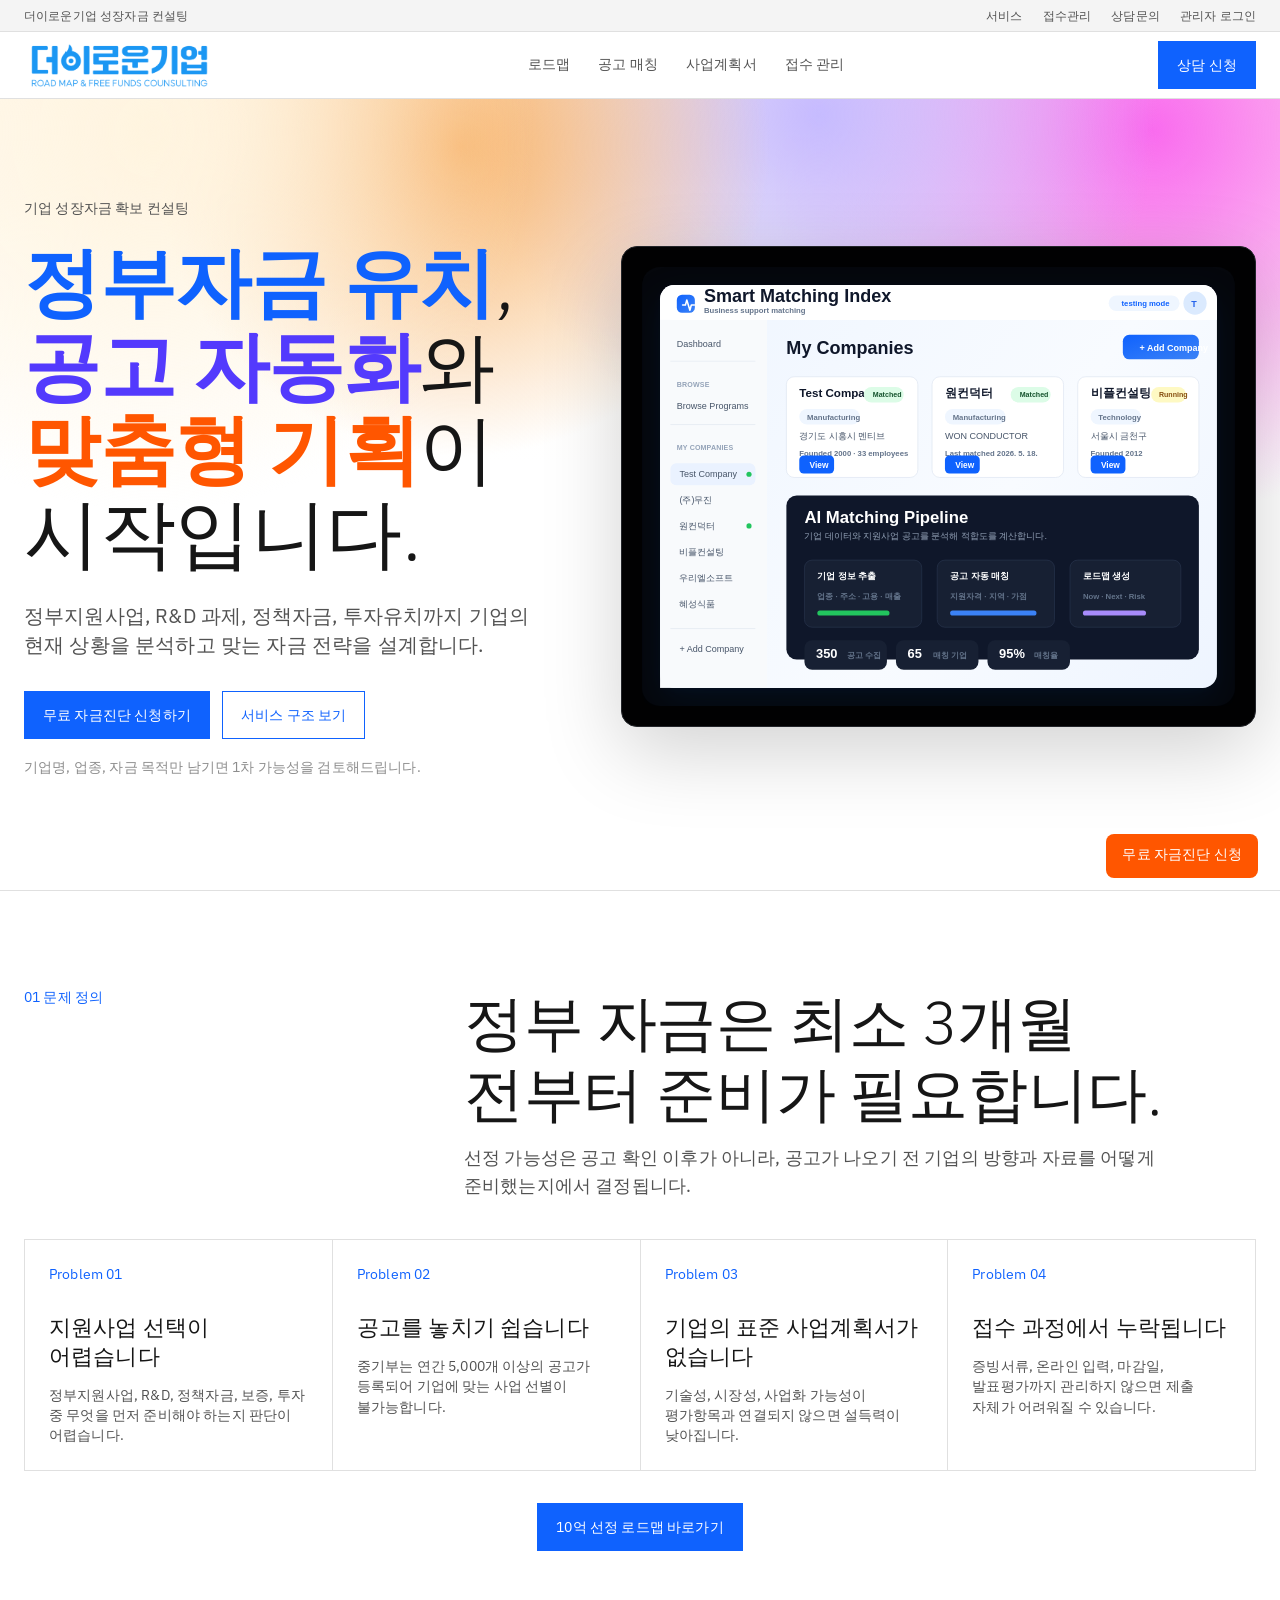
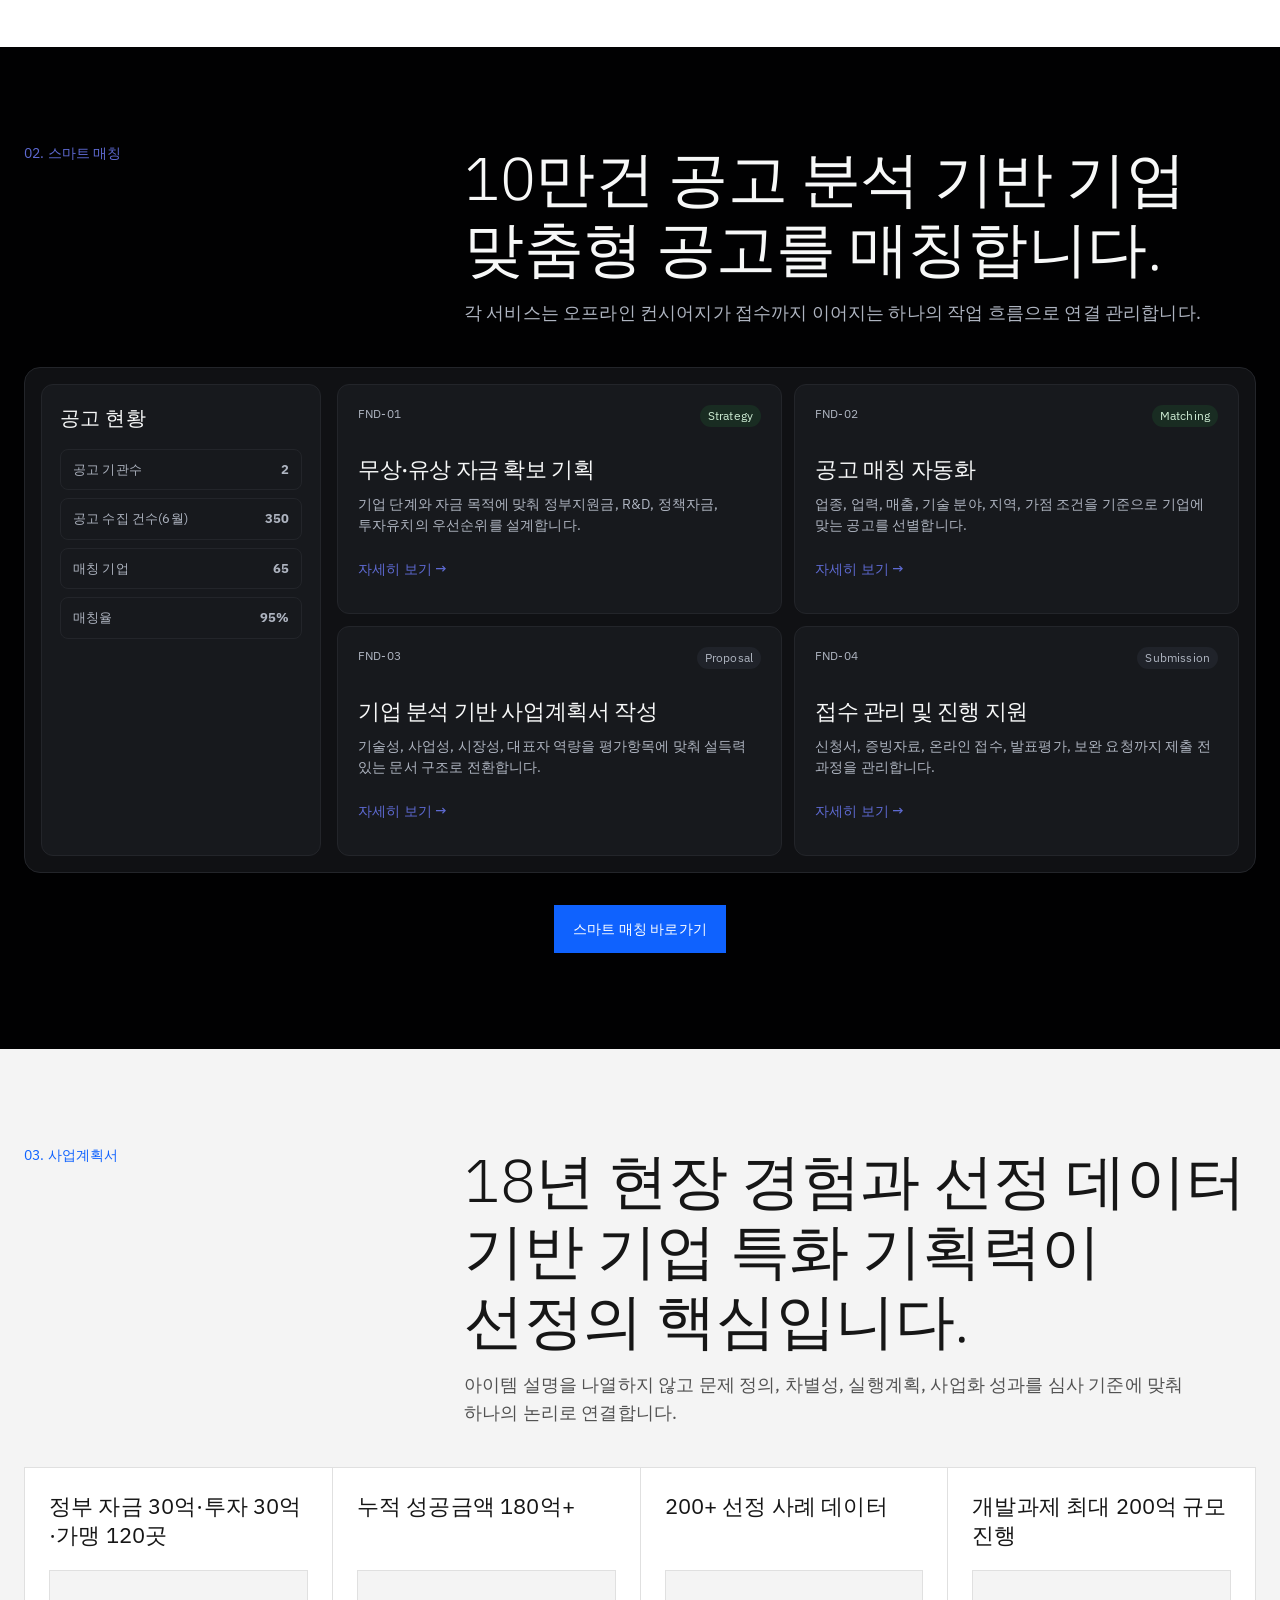
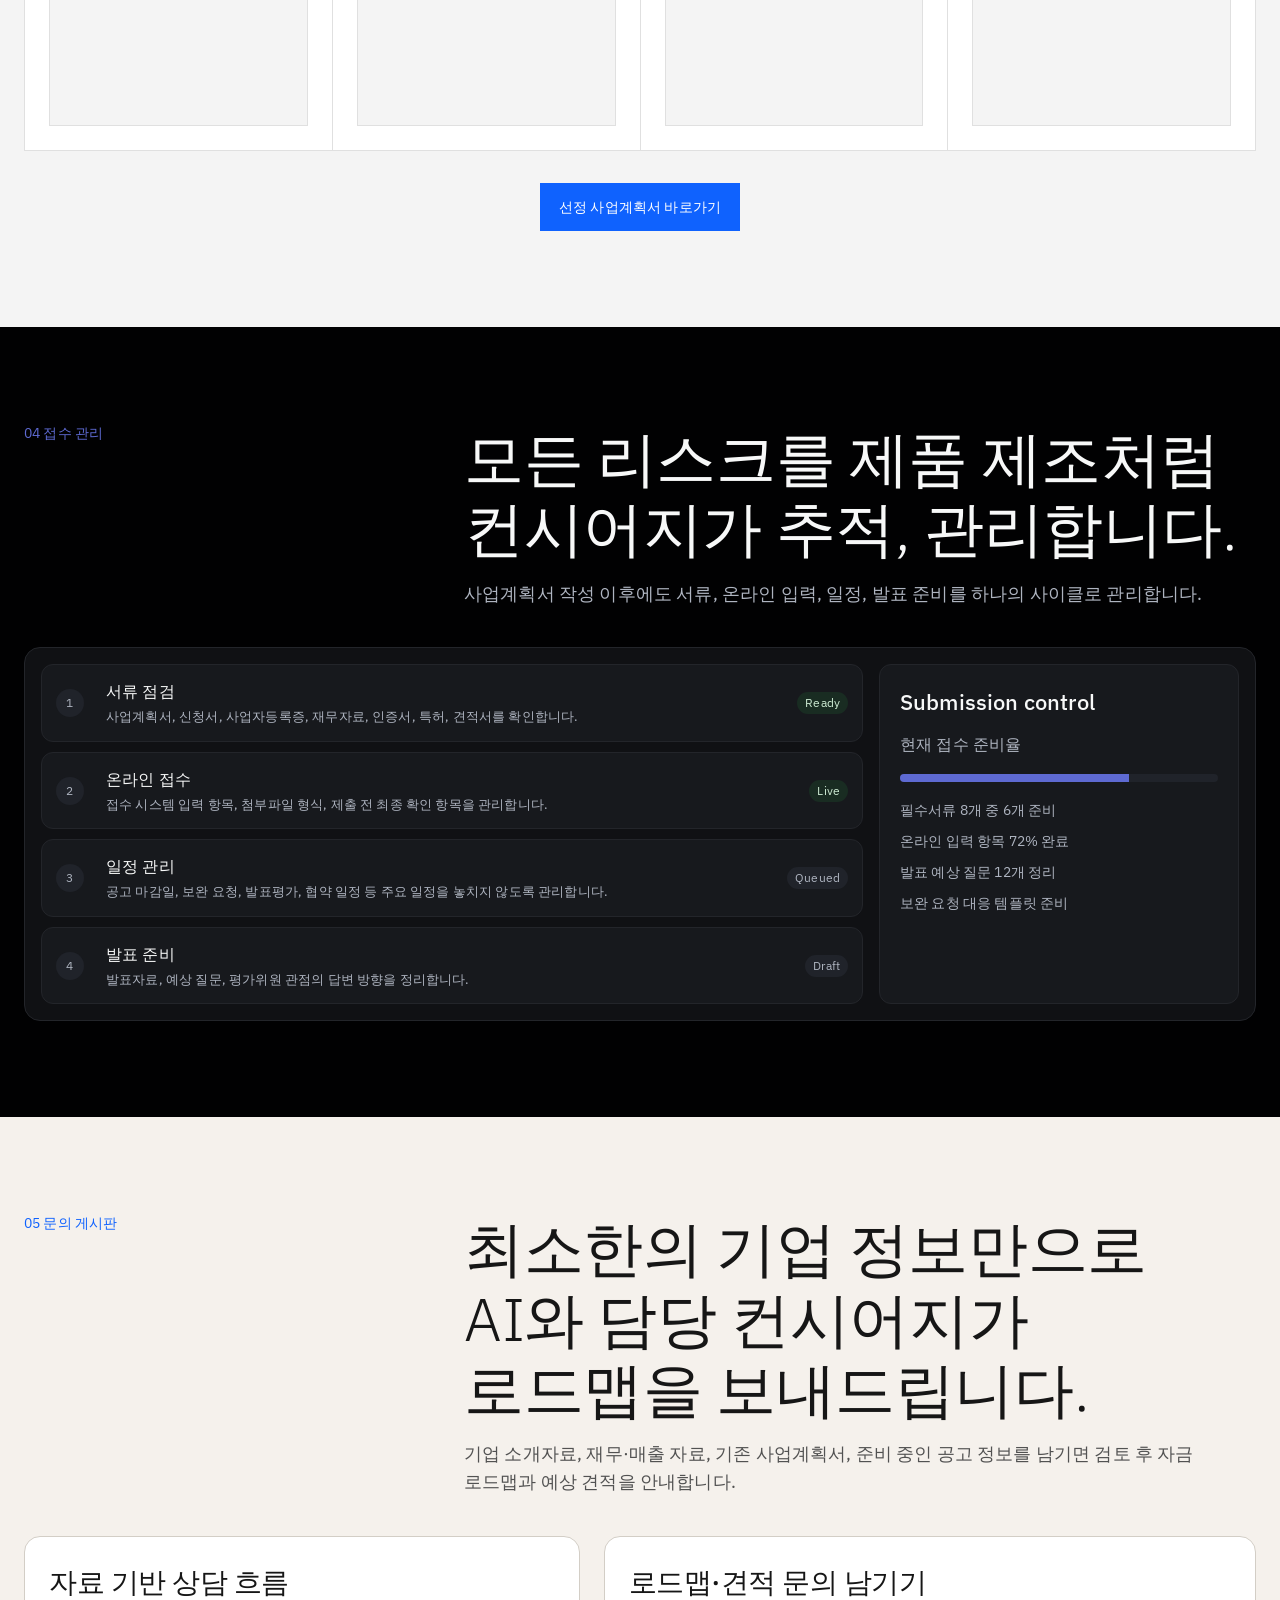
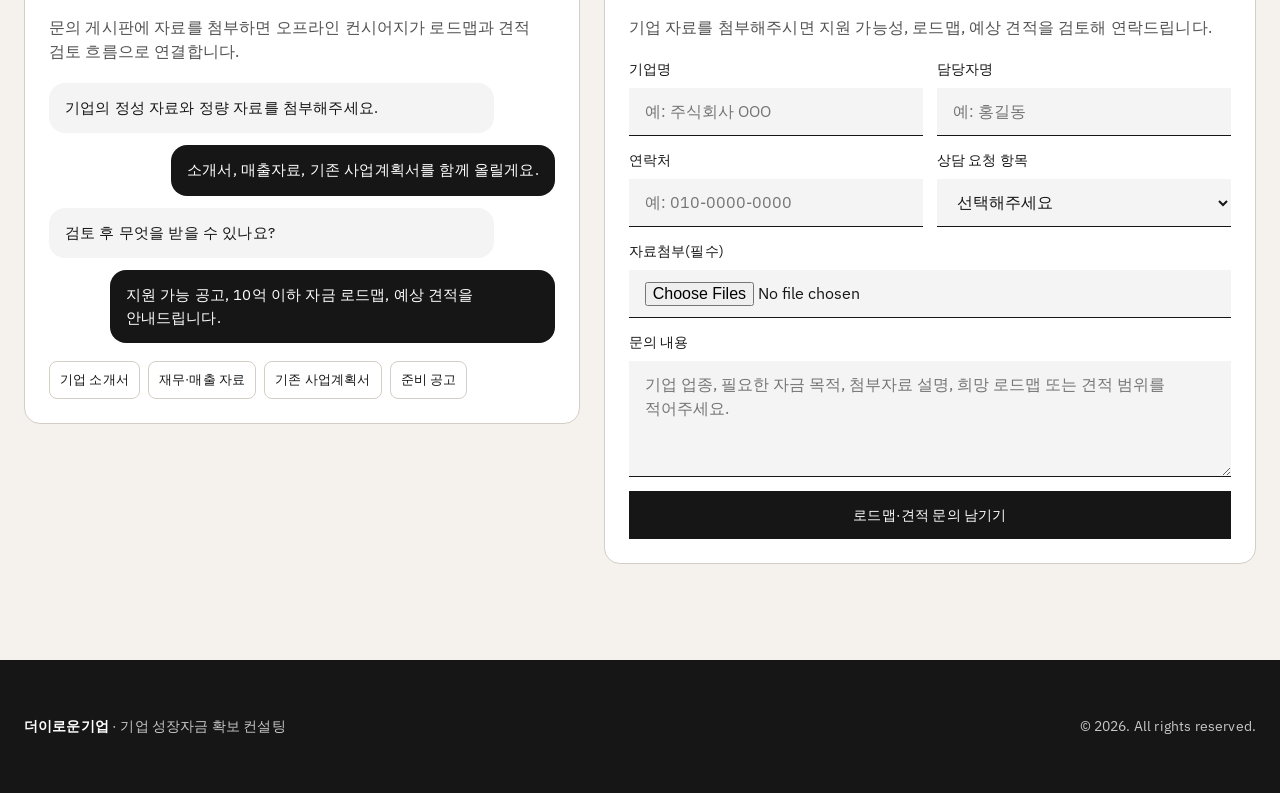
==== index.html @ 23b632a6 "Deploy funding strategy site updates" ====
<!DOCTYPE html>
<html lang="ko">
<head>
  <meta charset="UTF-8" />
  <meta name="viewport" content="width=device-width, initial-scale=1.0" />
  <title>더이로운기업 성장자금 컨설팅</title>
  <meta http-equiv="refresh" content="0; url=./funding-strategy-lab.html" />
  <link rel="canonical" href="./funding-strategy-lab.html" />
</head>
<body>
  <p><a href="./funding-strategy-lab.html">더이로운기업 성장자금 컨설팅 페이지로 이동합니다.</a></p>
</body>
</html>
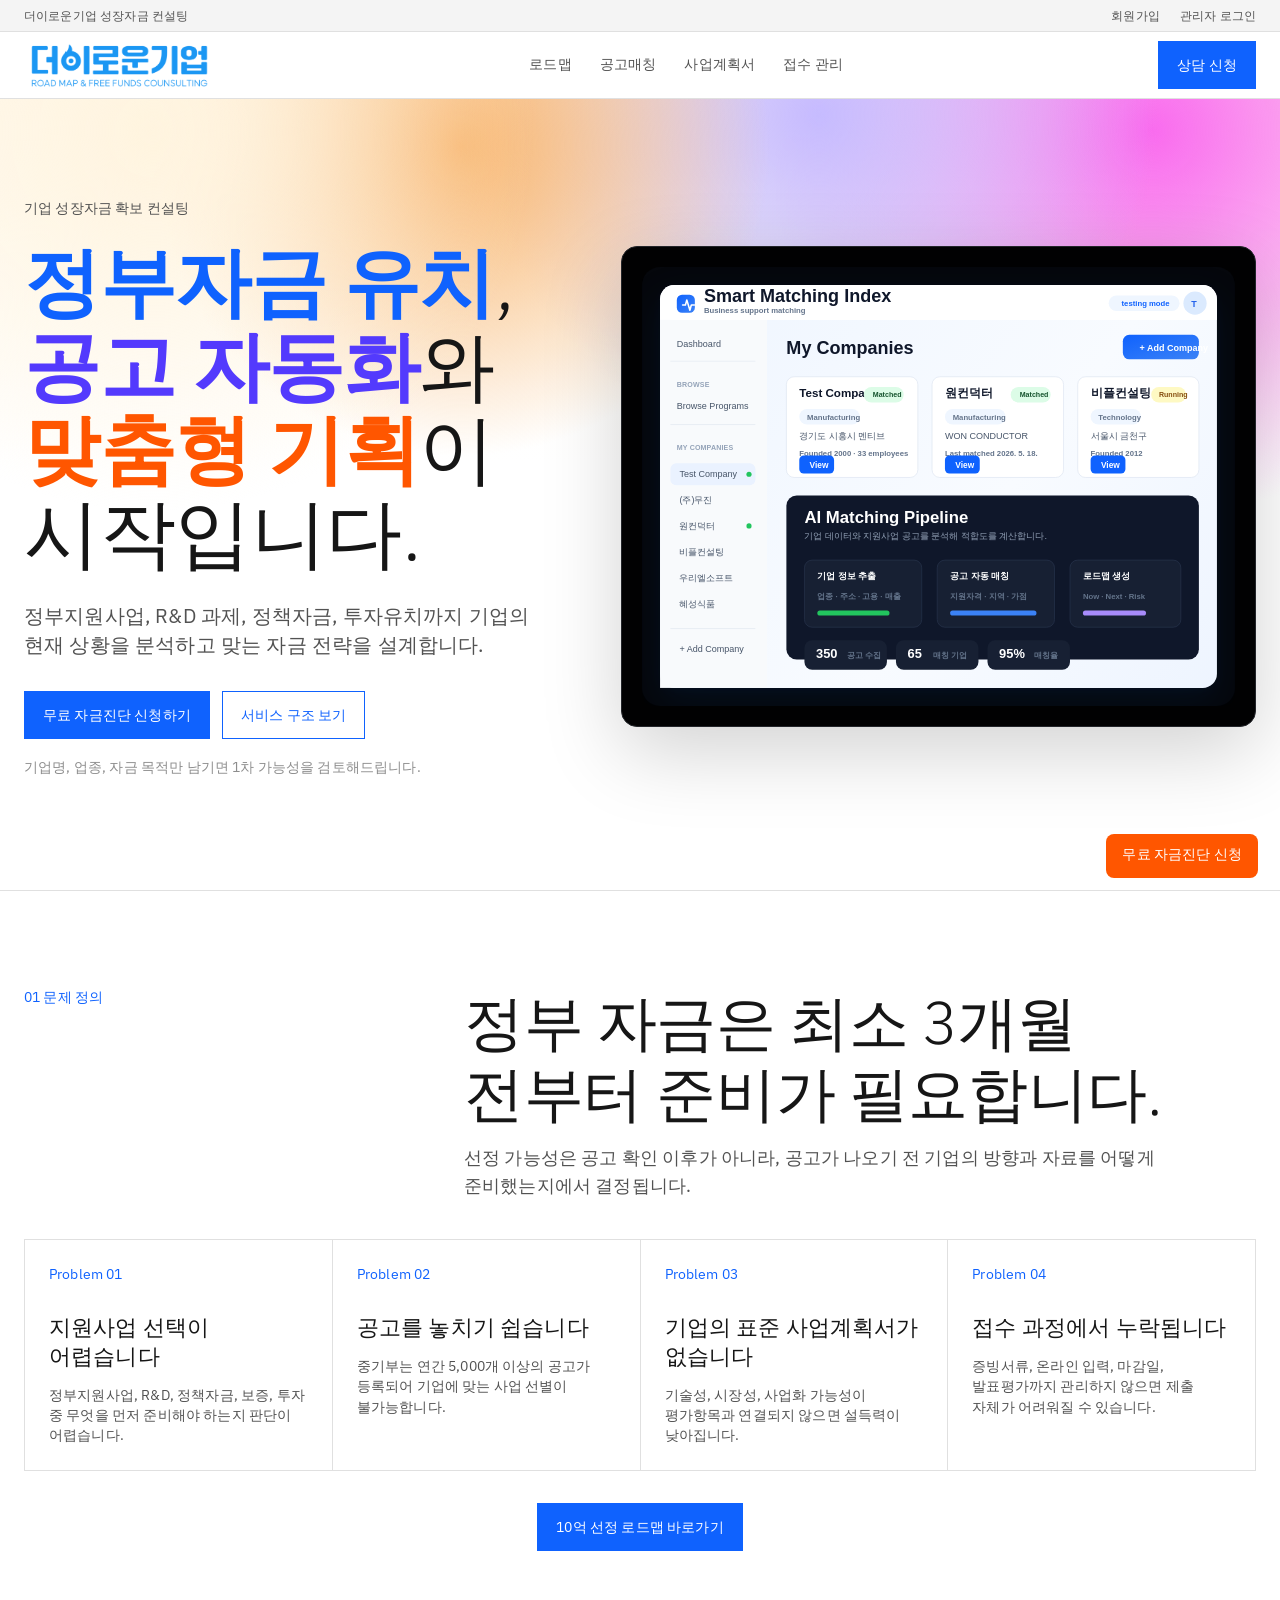
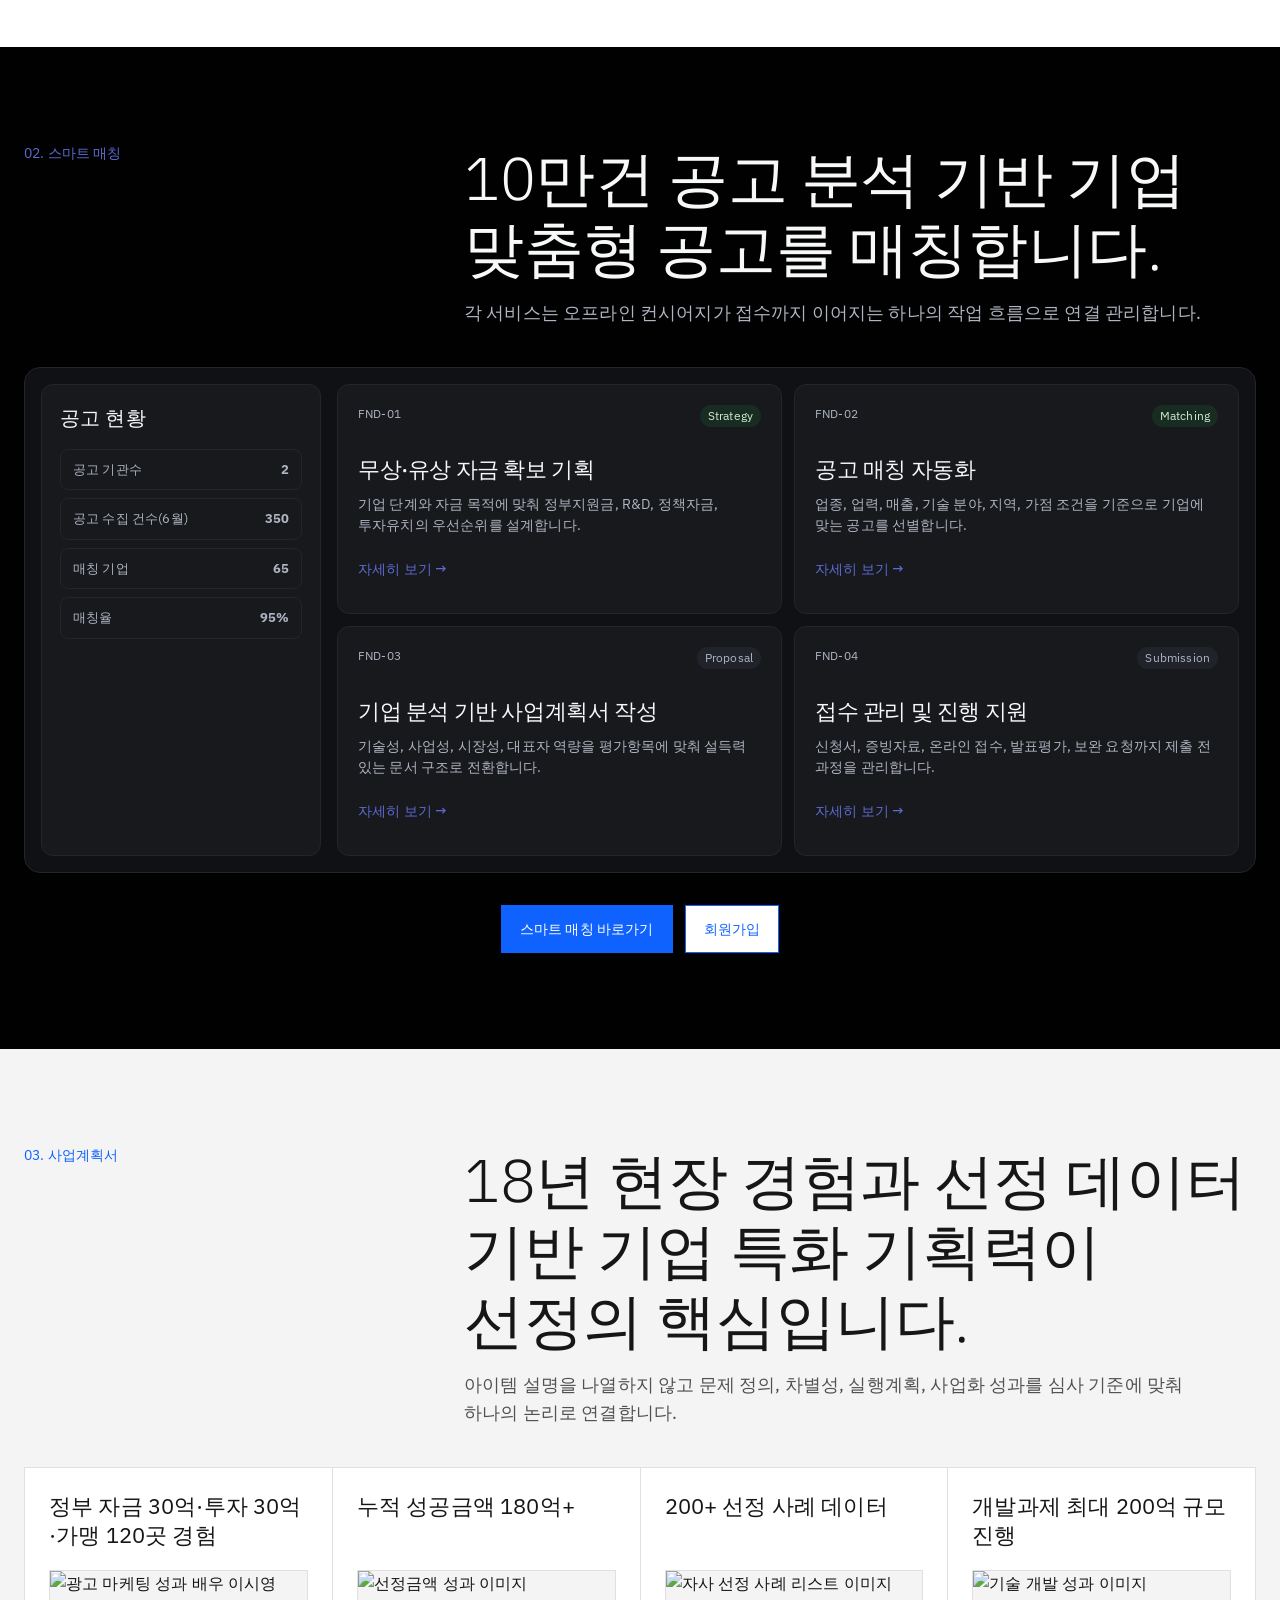
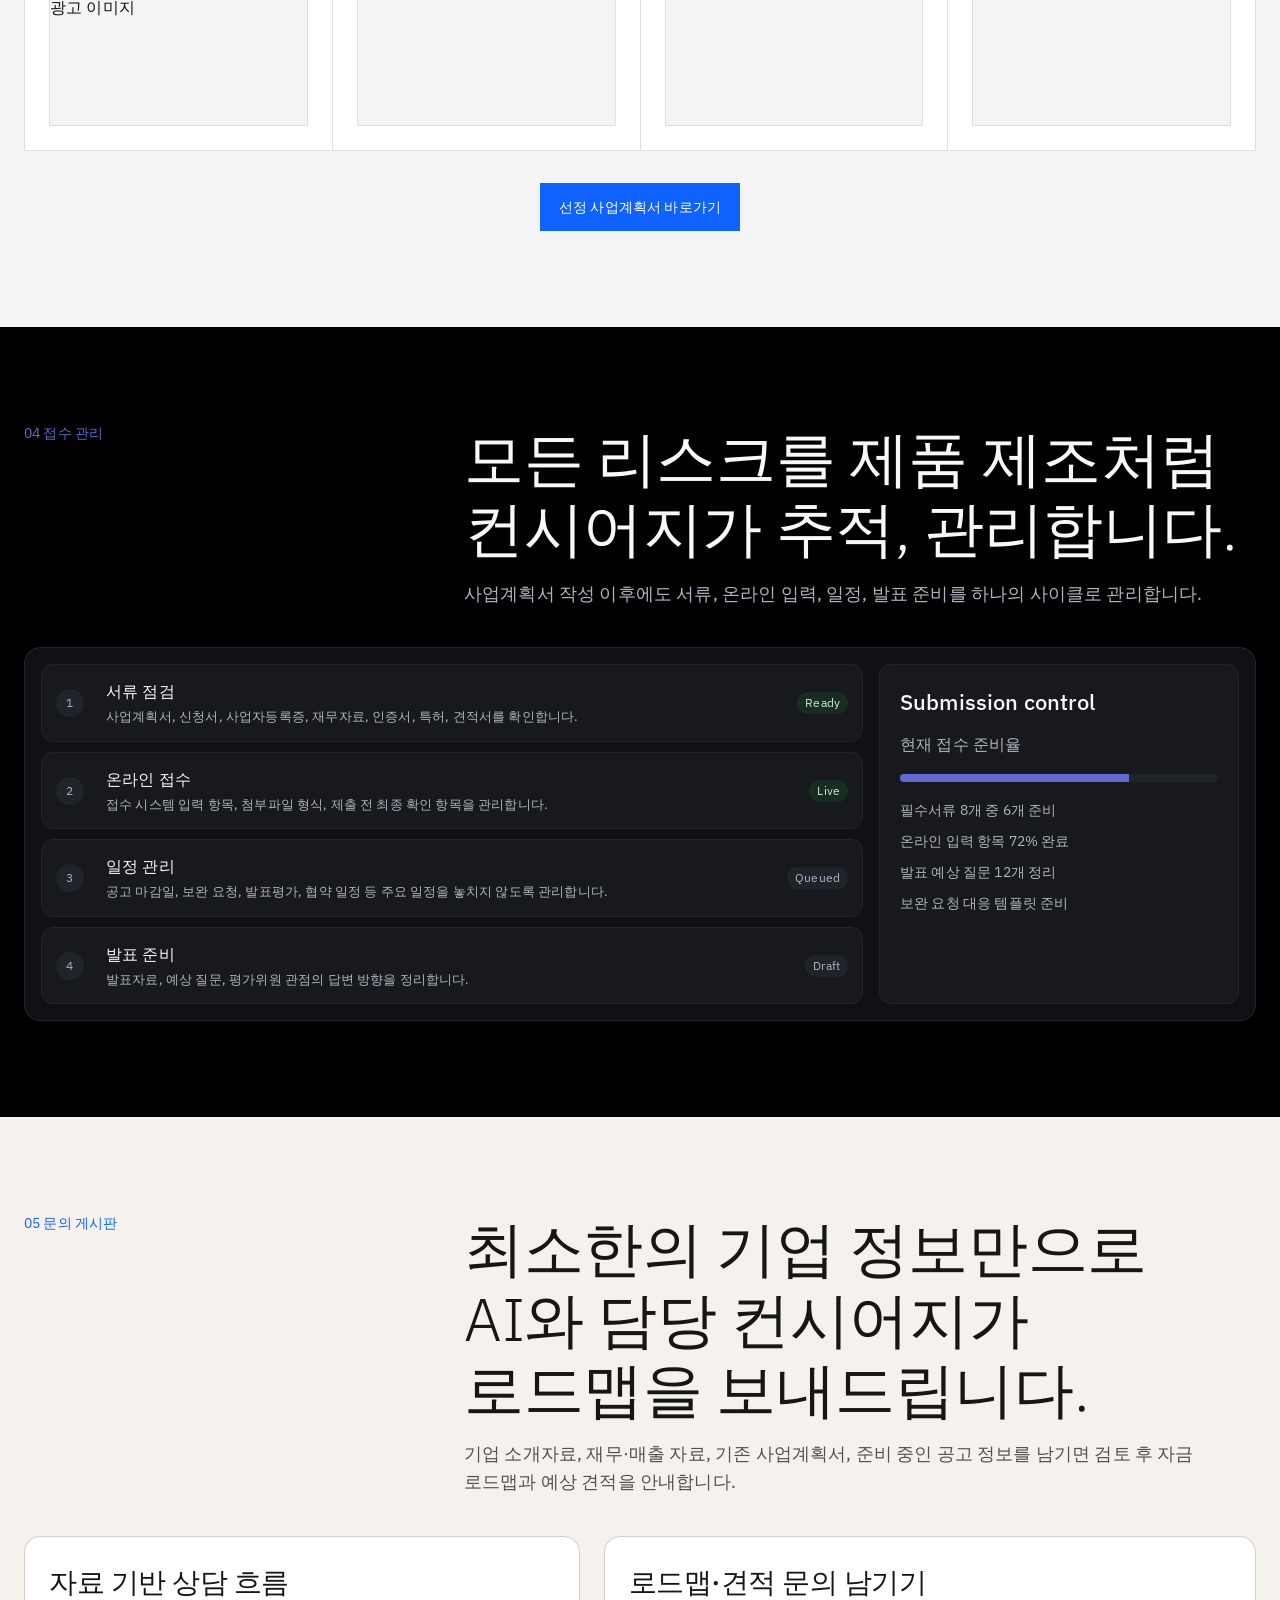
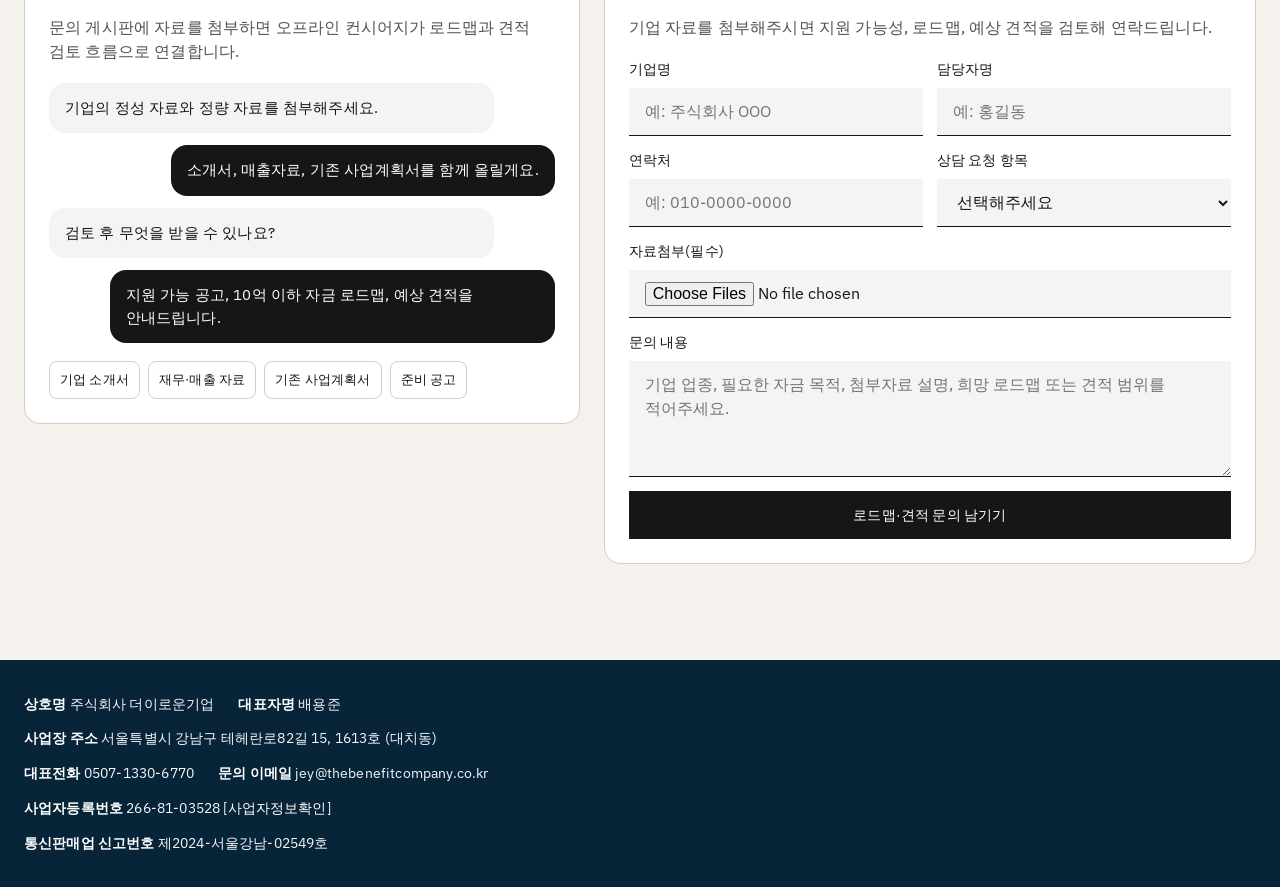
==== commit ef79c78a: "Update admin dashboard and signup pages" ====
--- a/index.html
+++ b/index.html
@@ -2,12 +2,13 @@
 <html lang="ko">
 <head>
   <meta charset="UTF-8" />
-  <meta name="viewport" content="width=device-width, initial-scale=1.0" />
+  <meta name="viewport" content="width=device-width, initial-scale=1.0, maximum-scale=1.0, user-scalable=no, viewport-fit=cover" />
   <title>더이로운기업 성장자금 컨설팅</title>
   <meta http-equiv="refresh" content="0; url=./funding-strategy-lab.html" />
   <link rel="canonical" href="./funding-strategy-lab.html" />
 </head>
 <body>
   <p><a href="./funding-strategy-lab.html">더이로운기업 성장자금 컨설팅 페이지로 이동합니다.</a></p>
+  <script src="./assets/disable-mobile-zoom.js"></script>
 </body>
 </html>
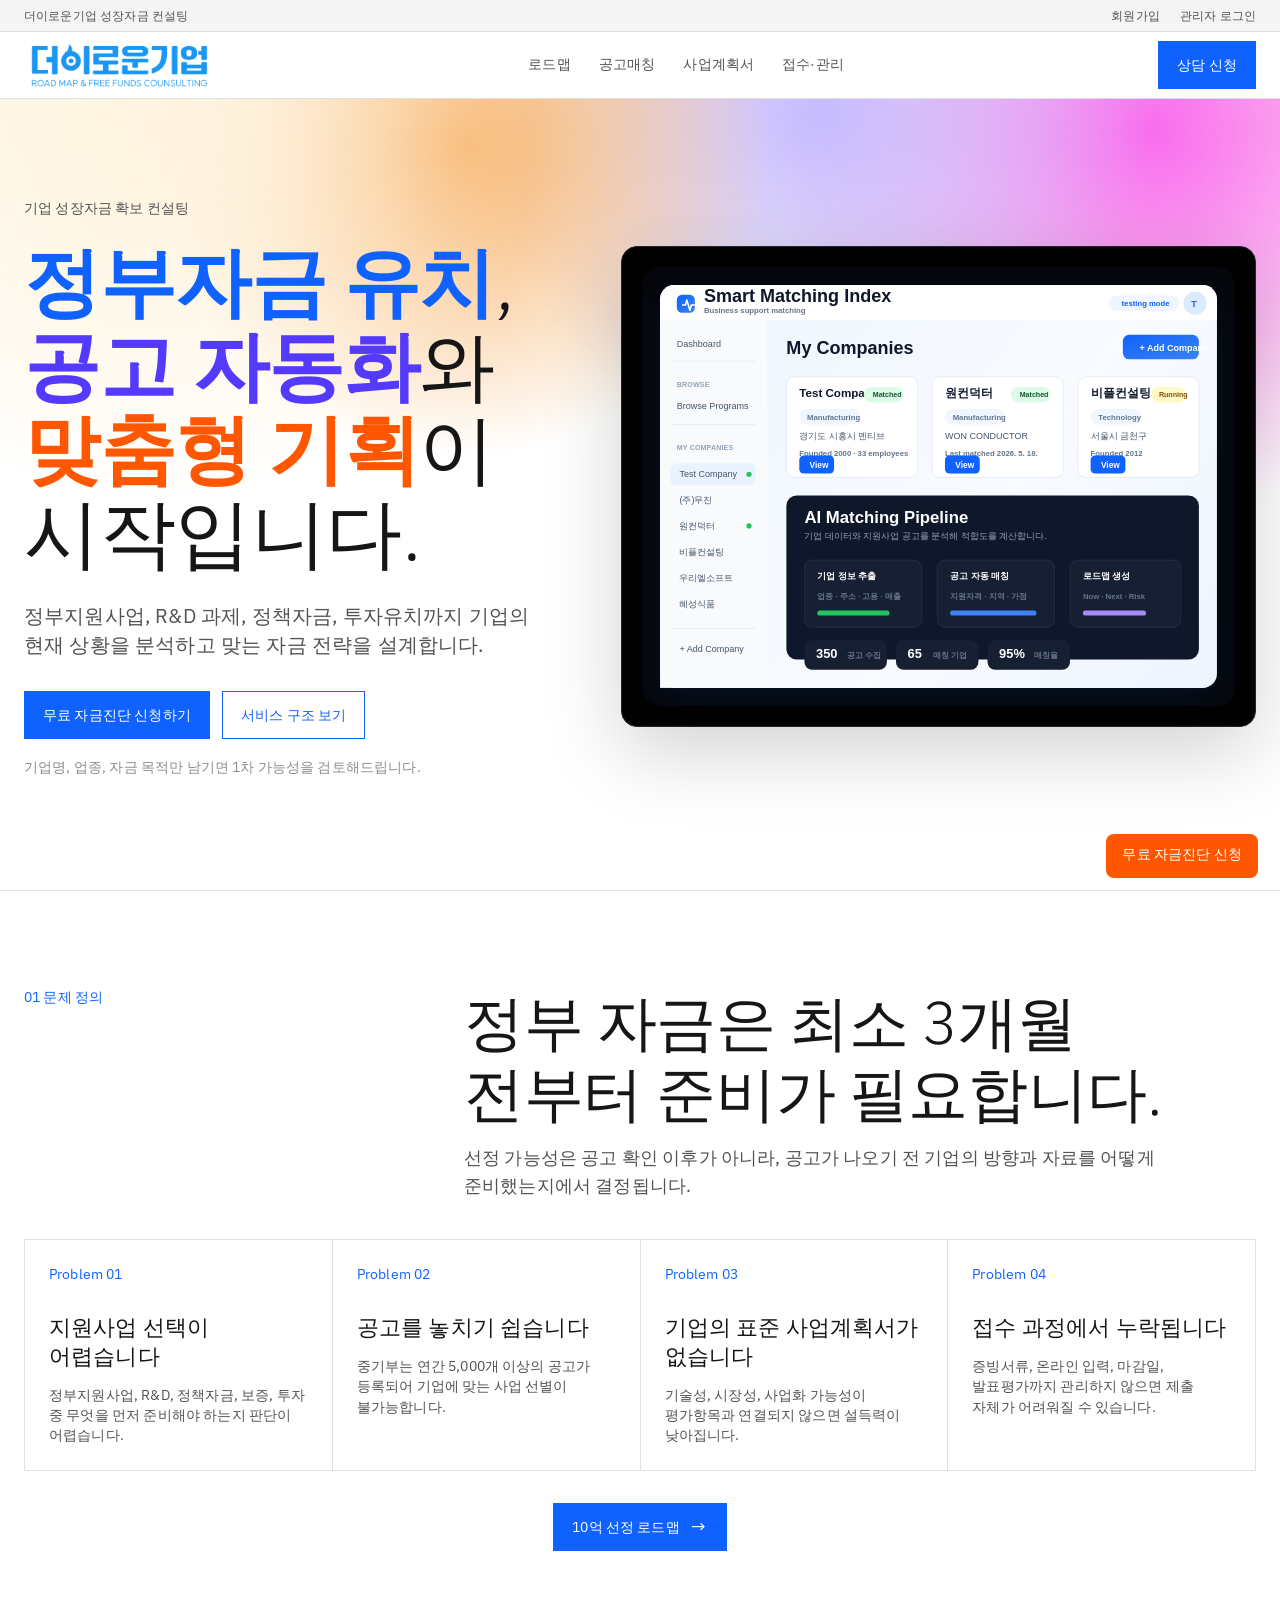
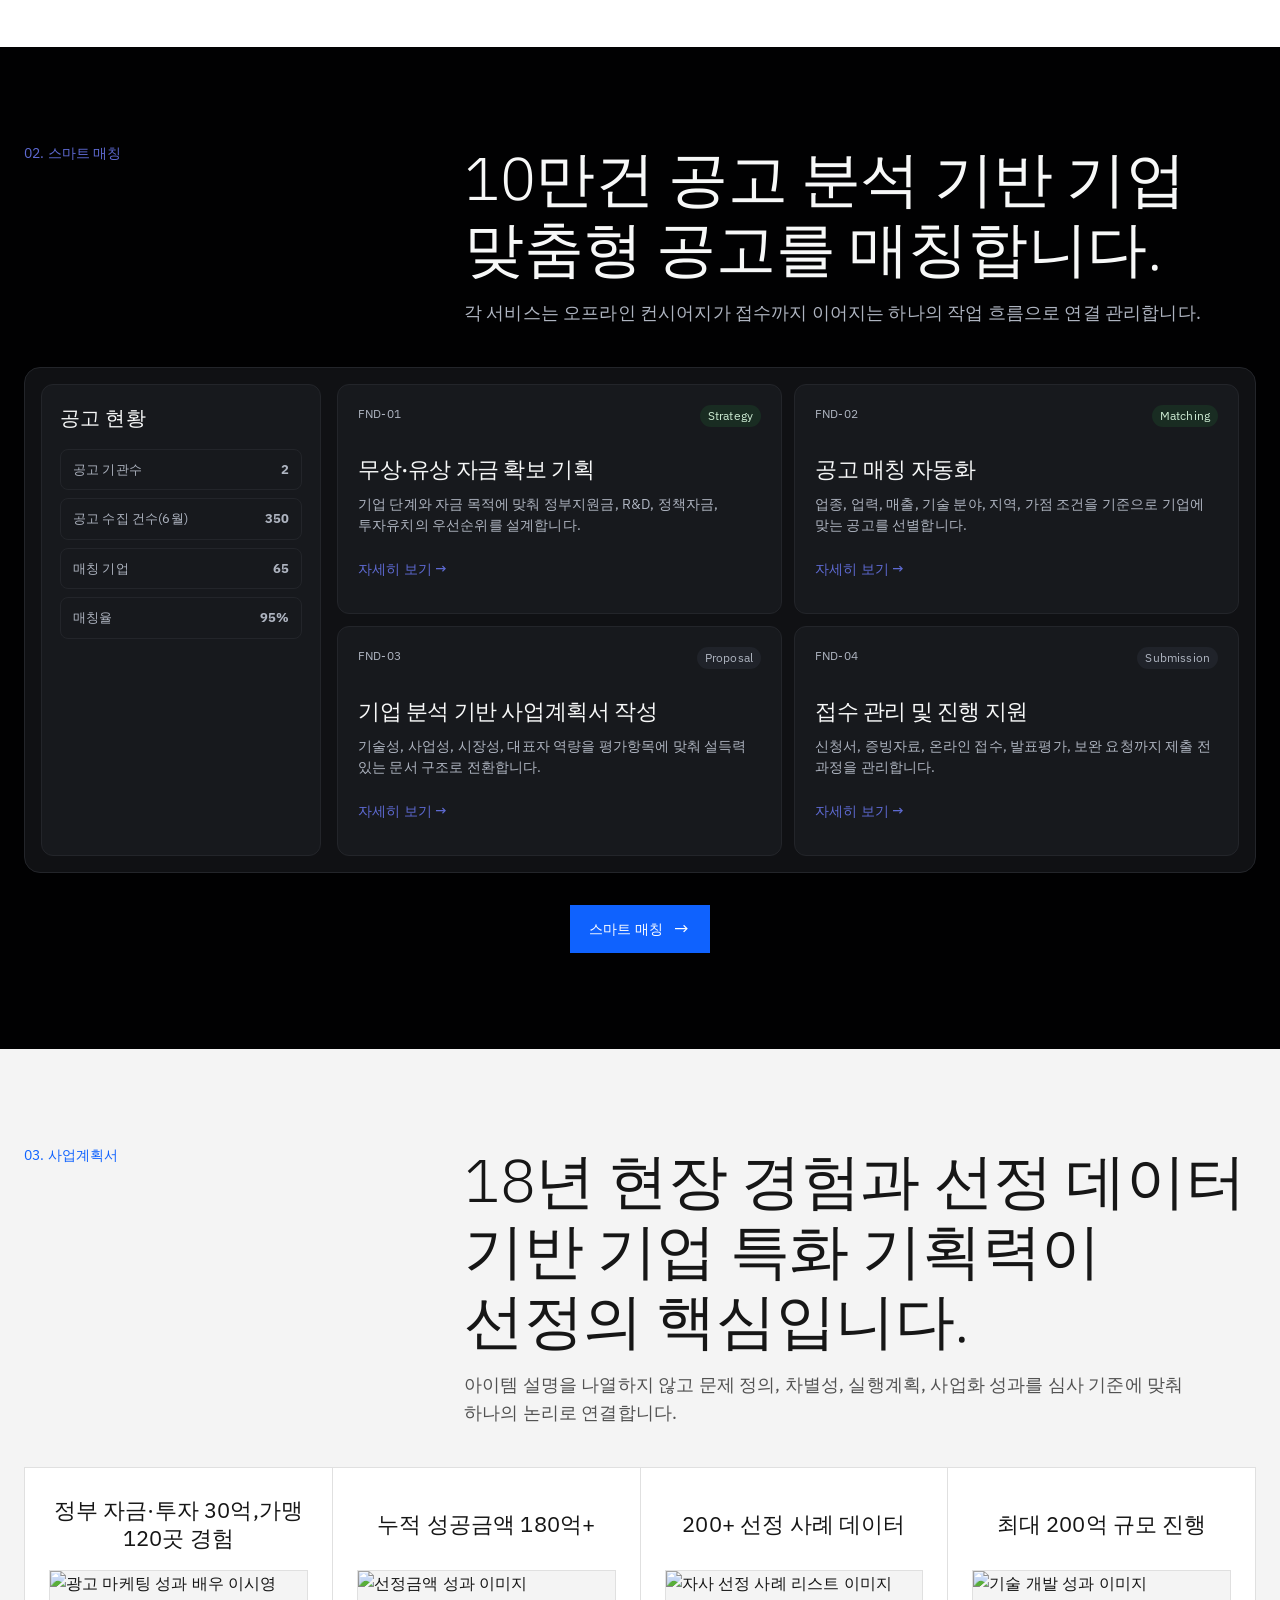
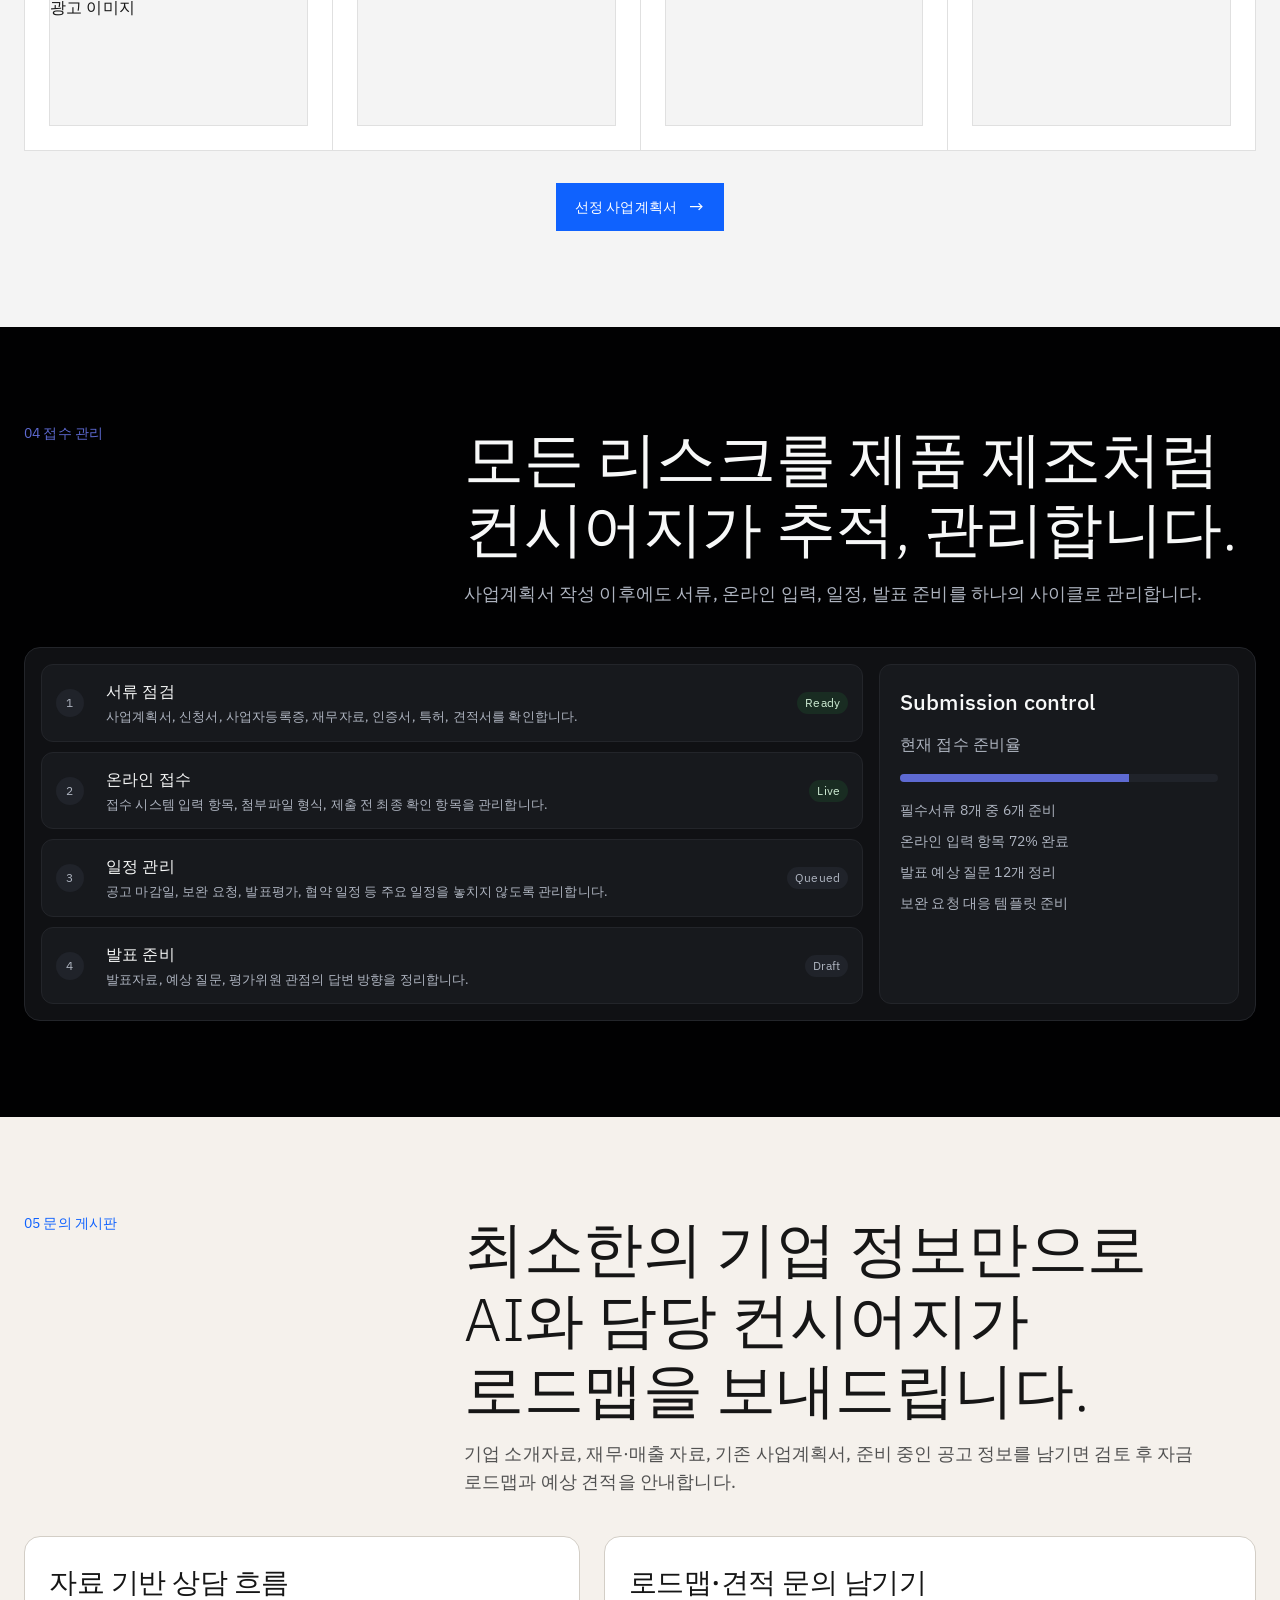
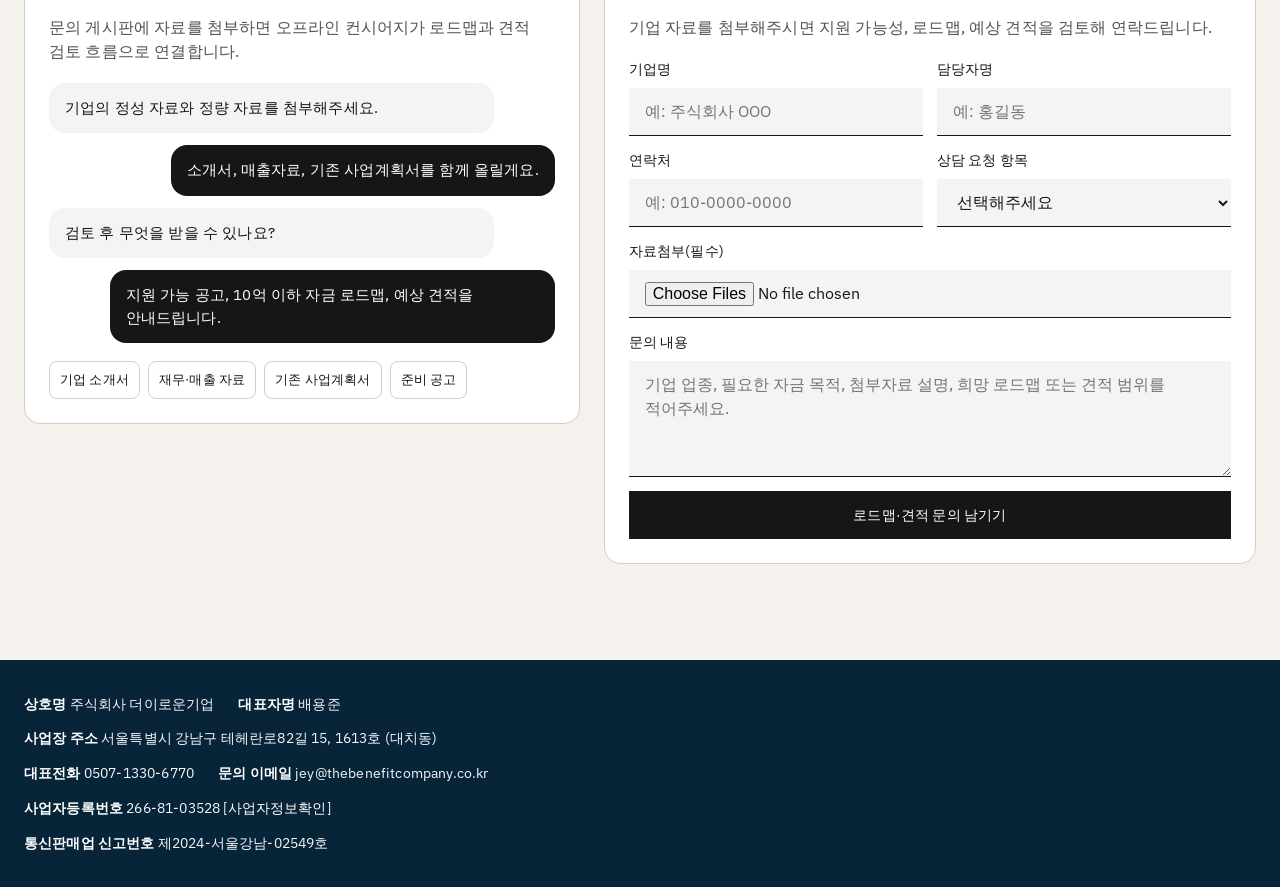
==== commit c72ad528: "Add social preview and mobile detail navigation" ====
--- a/index.html
+++ b/index.html
@@ -4,6 +4,17 @@
   <meta charset="UTF-8" />
   <meta name="viewport" content="width=device-width, initial-scale=1.0, maximum-scale=1.0, user-scalable=no, viewport-fit=cover" />
   <title>더이로운기업 성장자금 컨설팅</title>
+  <link rel="icon" href="./assets/favicon.svg" type="image/svg+xml" />
+  <meta name="description" content="정부지원사업, R&D 과제, 정책자금, 투자유치까지 기업 성장자금 확보 전략을 지원합니다." />
+  <meta property="og:type" content="website" />
+  <meta property="og:site_name" content="더이로운기업" />
+  <meta property="og:title" content="더이로운기업 성장자금 컨설팅" />
+  <meta property="og:description" content="정부지원사업, R&D 과제, 정책자금, 투자유치까지 기업 성장자금 확보 전략을 지원합니다." />
+  <meta property="og:image" content="https://baeyzun-create.github.io/funding-strategy-lab-site/assets/social-preview.png" />
+  <meta property="og:image:width" content="1200" />
+  <meta property="og:image:height" content="630" />
+  <meta name="twitter:card" content="summary_large_image" />
+  <meta name="twitter:image" content="https://baeyzun-create.github.io/funding-strategy-lab-site/assets/social-preview.png" />
   <meta http-equiv="refresh" content="0; url=./funding-strategy-lab.html" />
   <link rel="canonical" href="./funding-strategy-lab.html" />
 </head>
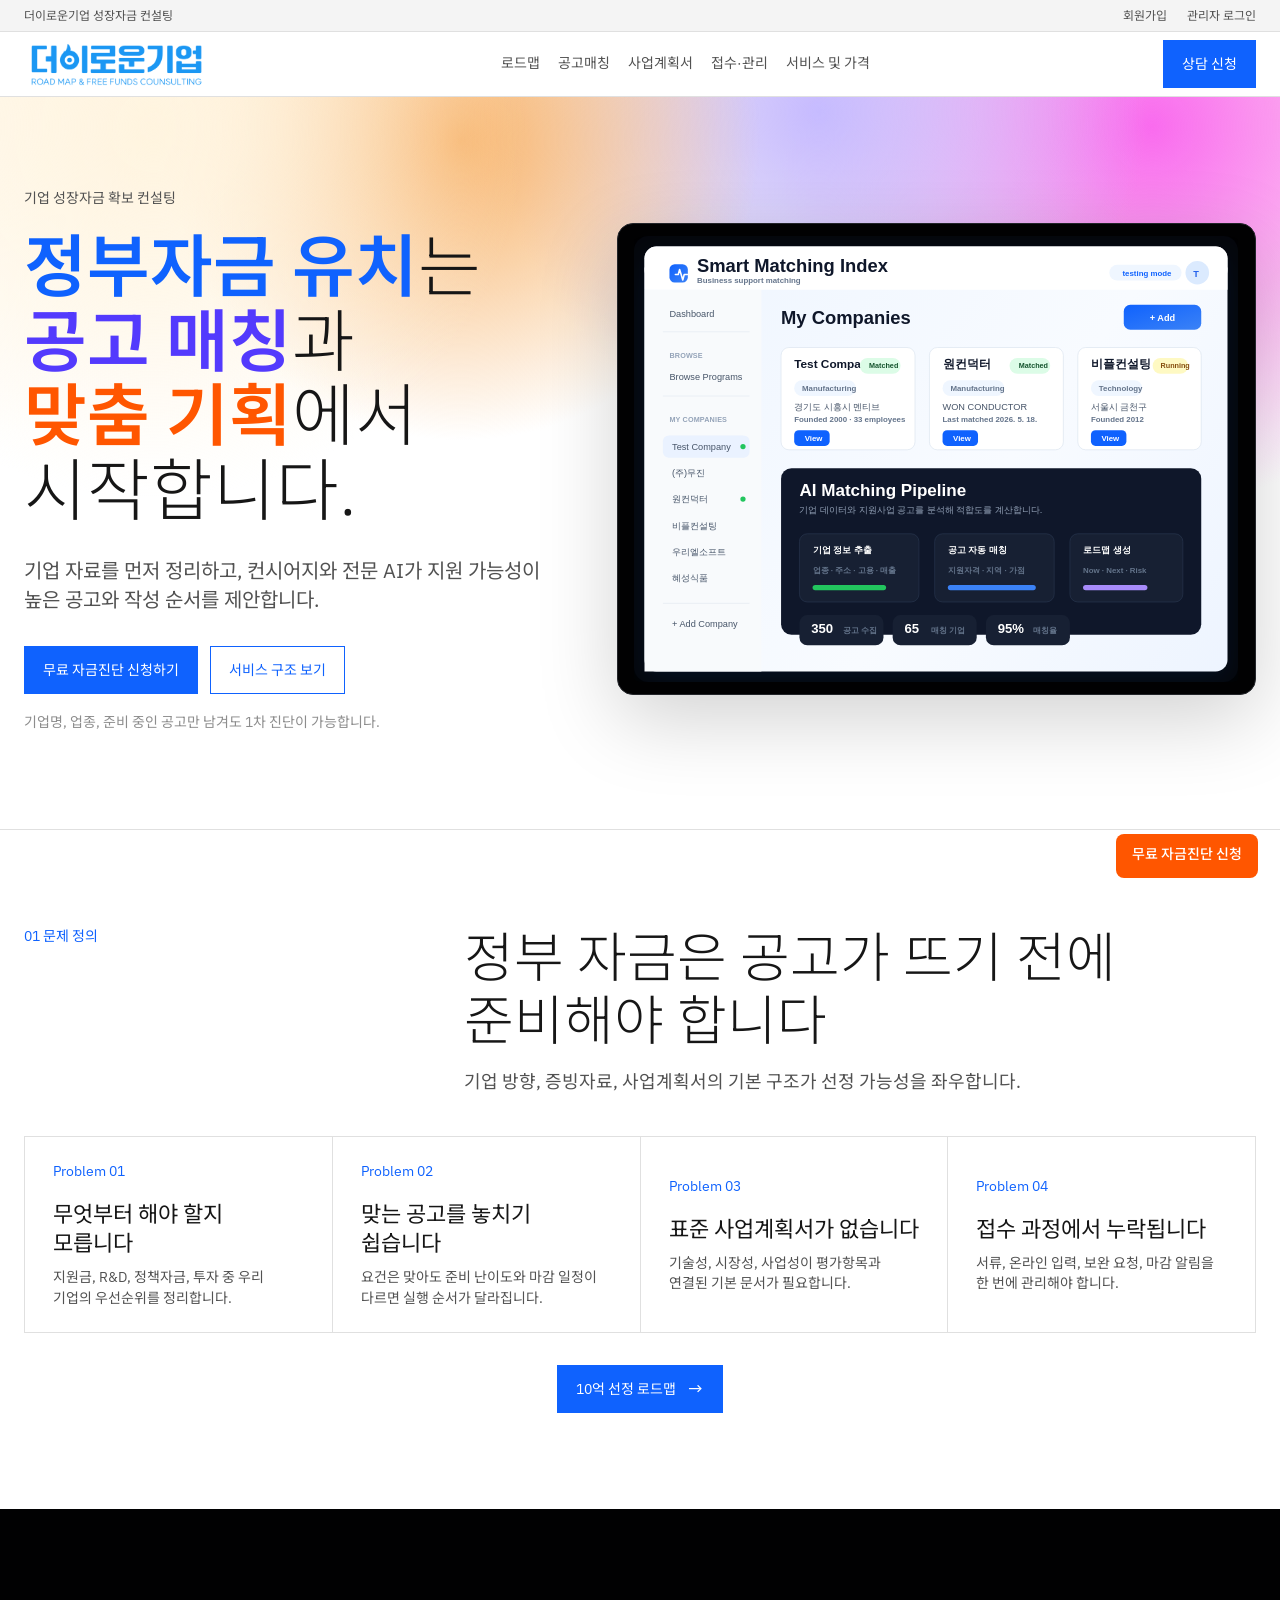
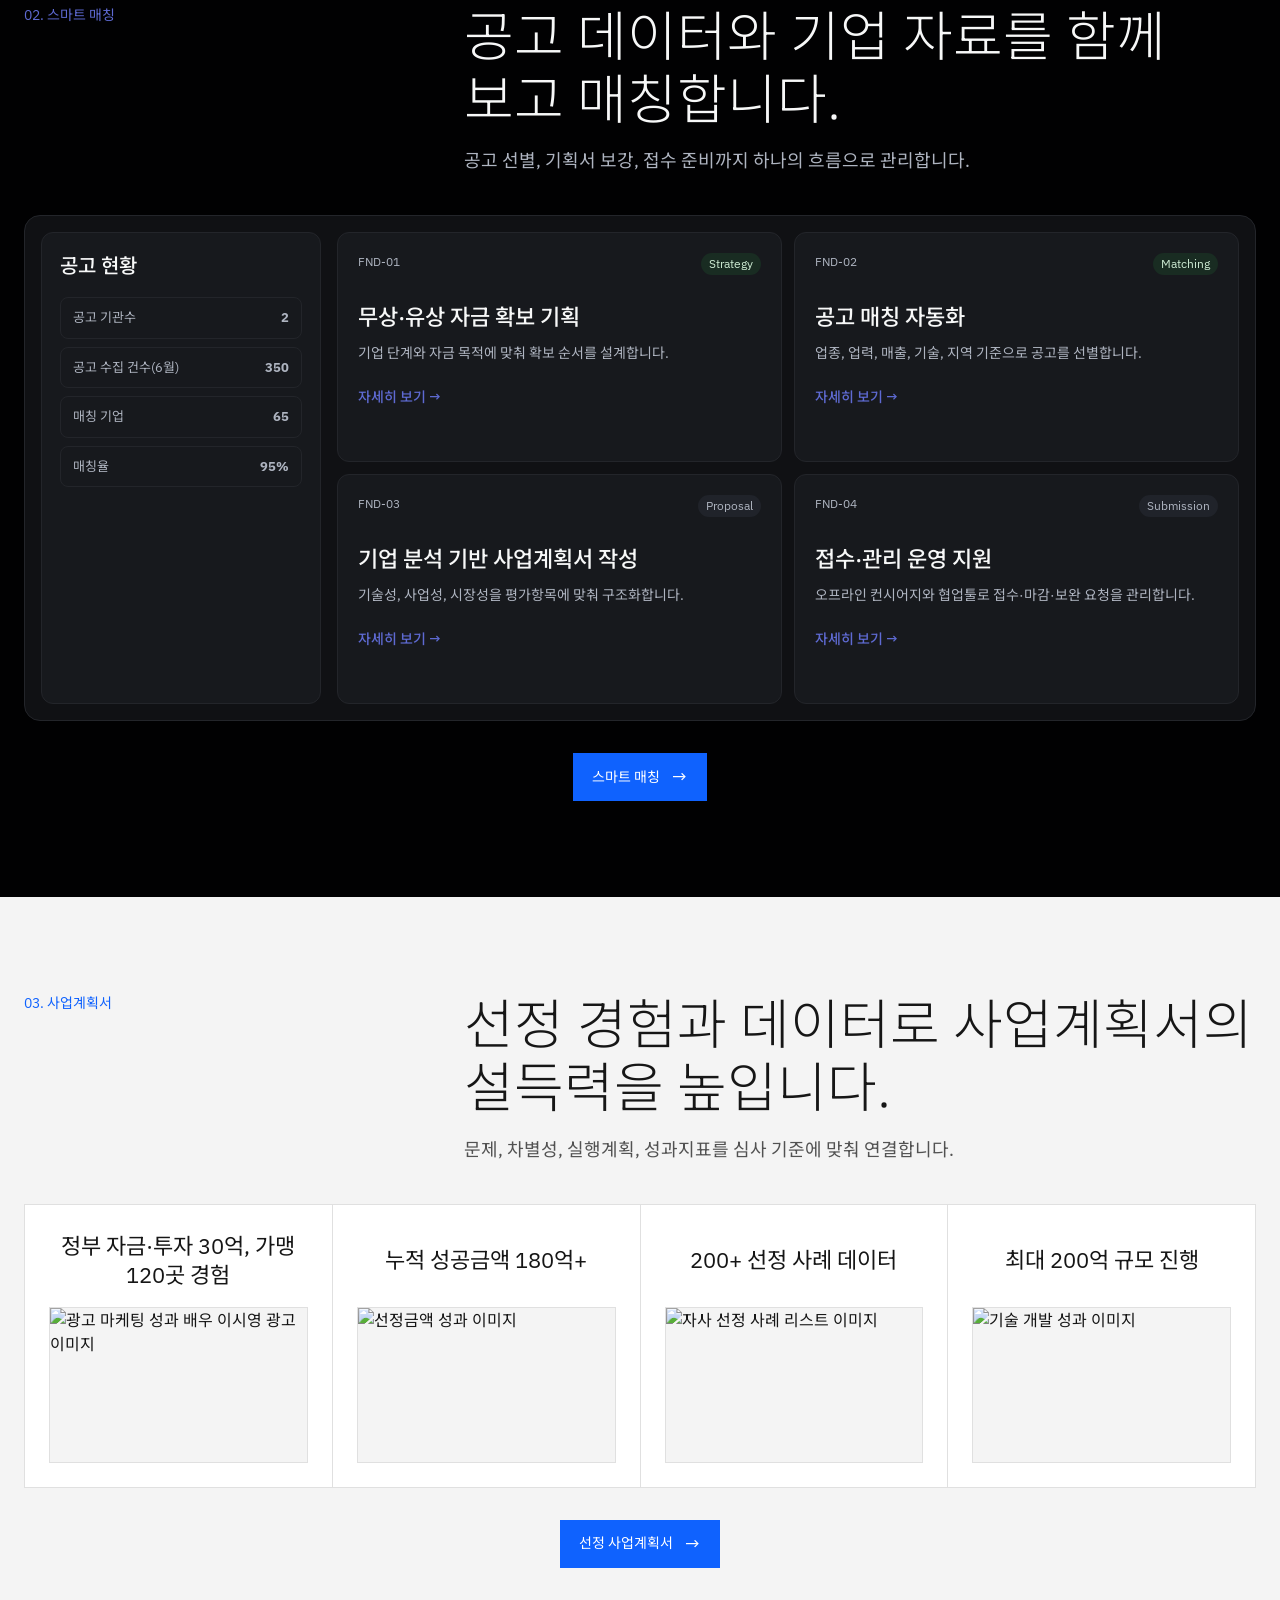
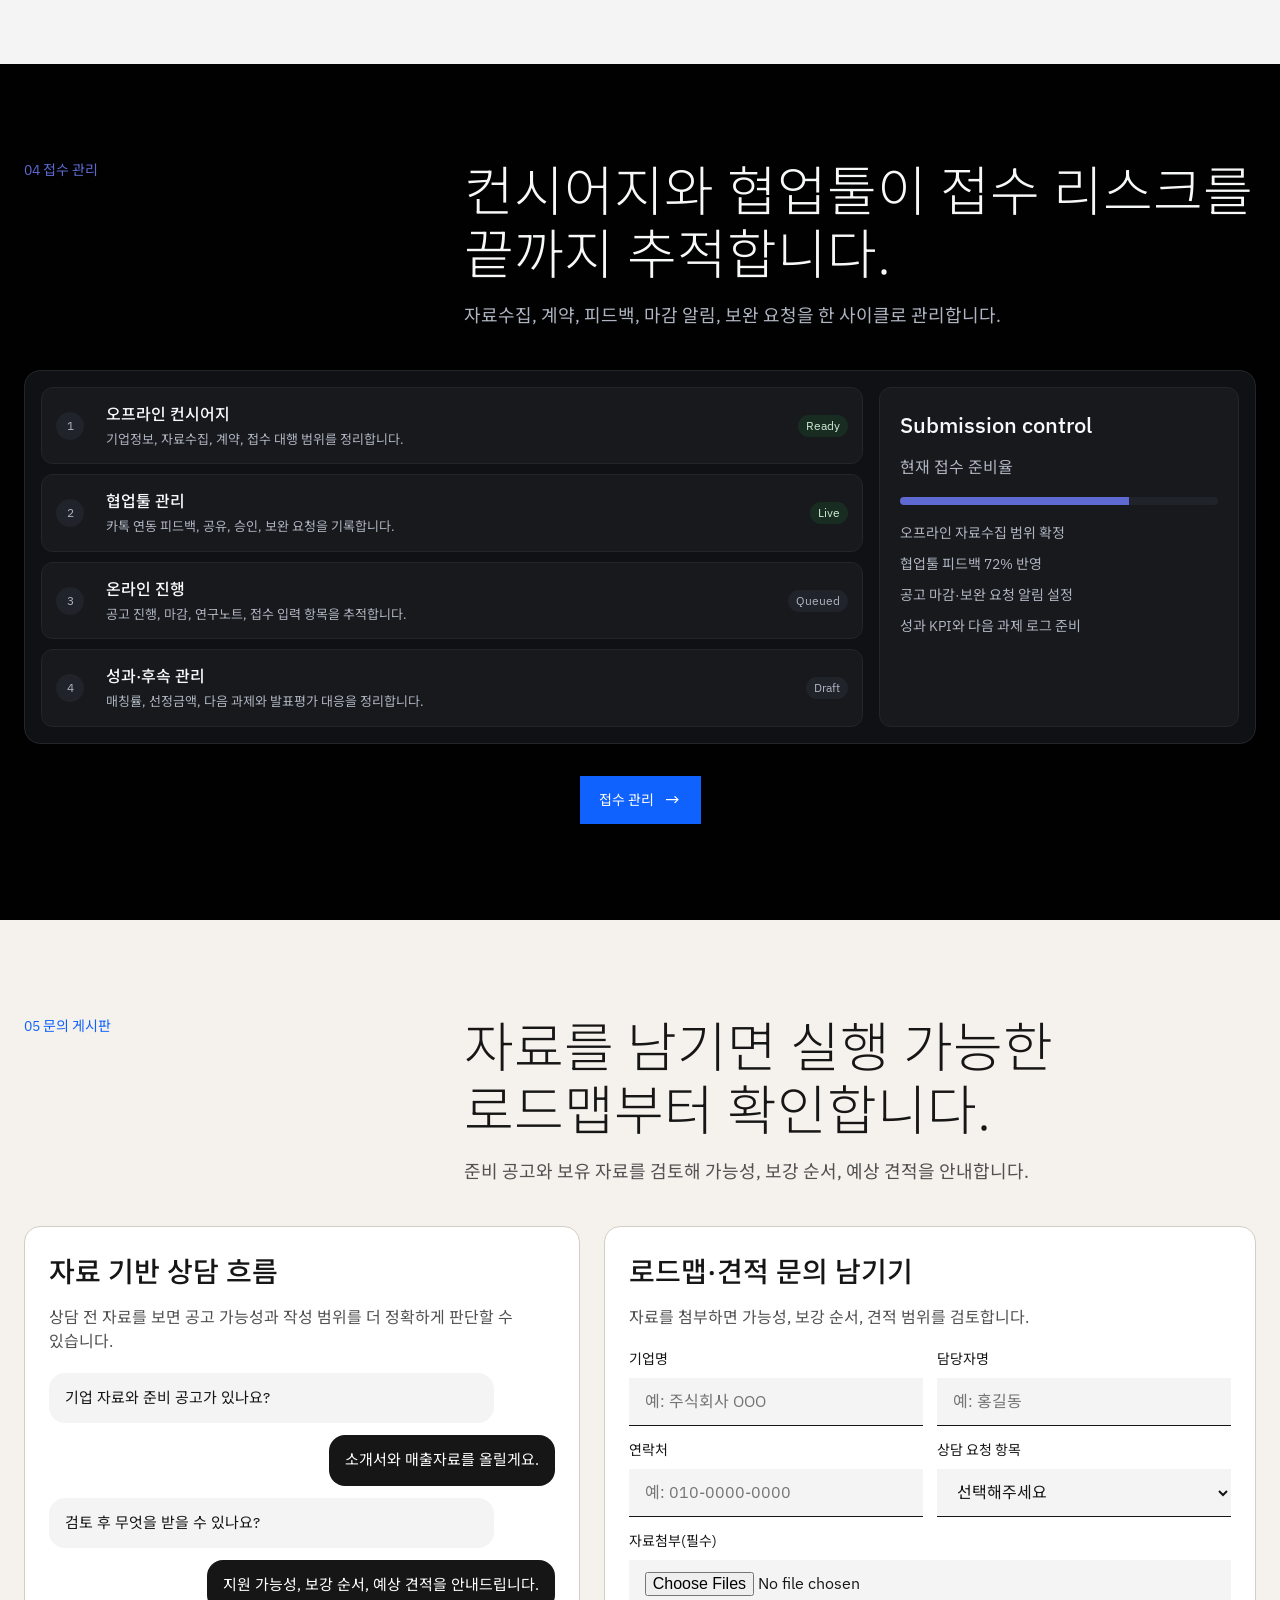
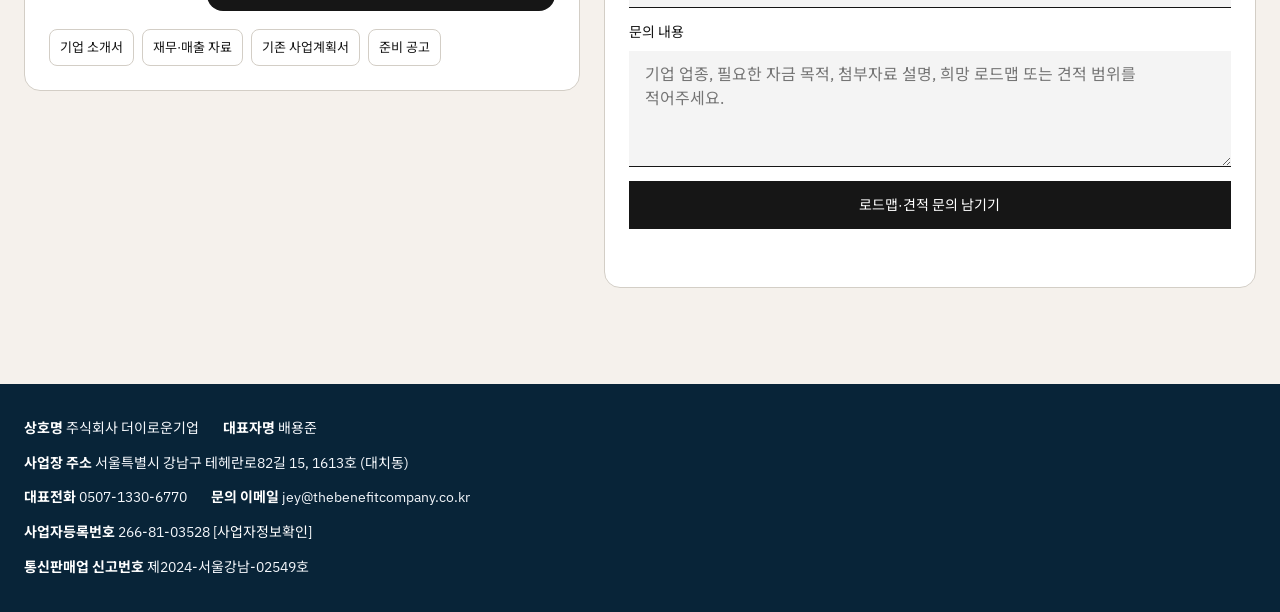
==== commit 8766cde1: "Add PWA support" ====
--- a/index.html
+++ b/index.html
@@ -5,6 +5,13 @@
   <meta name="viewport" content="width=device-width, initial-scale=1.0, maximum-scale=1.0, user-scalable=no, viewport-fit=cover" />
   <title>더이로운기업 성장자금 컨설팅</title>
   <link rel="icon" href="./assets/favicon.svg" type="image/svg+xml" />
+  <link rel="manifest" href="./manifest.webmanifest" />
+  <link rel="apple-touch-icon" href="./assets/apple-touch-icon.png" />
+  <meta name="theme-color" content="#0f62fe" />
+  <meta name="mobile-web-app-capable" content="yes" />
+  <meta name="apple-mobile-web-app-capable" content="yes" />
+  <meta name="apple-mobile-web-app-title" content="더이로운기업" />
+  <meta name="apple-mobile-web-app-status-bar-style" content="default" />
   <meta name="description" content="정부지원사업, R&D 과제, 정책자금, 투자유치까지 기업 성장자금 확보 전략을 지원합니다." />
   <meta property="og:type" content="website" />
   <meta property="og:site_name" content="더이로운기업" />
@@ -20,6 +27,7 @@
 </head>
 <body>
   <p><a href="./funding-strategy-lab.html">더이로운기업 성장자금 컨설팅 페이지로 이동합니다.</a></p>
+  <script src="./assets/pwa-register.js"></script>
   <script src="./assets/disable-mobile-zoom.js"></script>
 </body>
 </html>
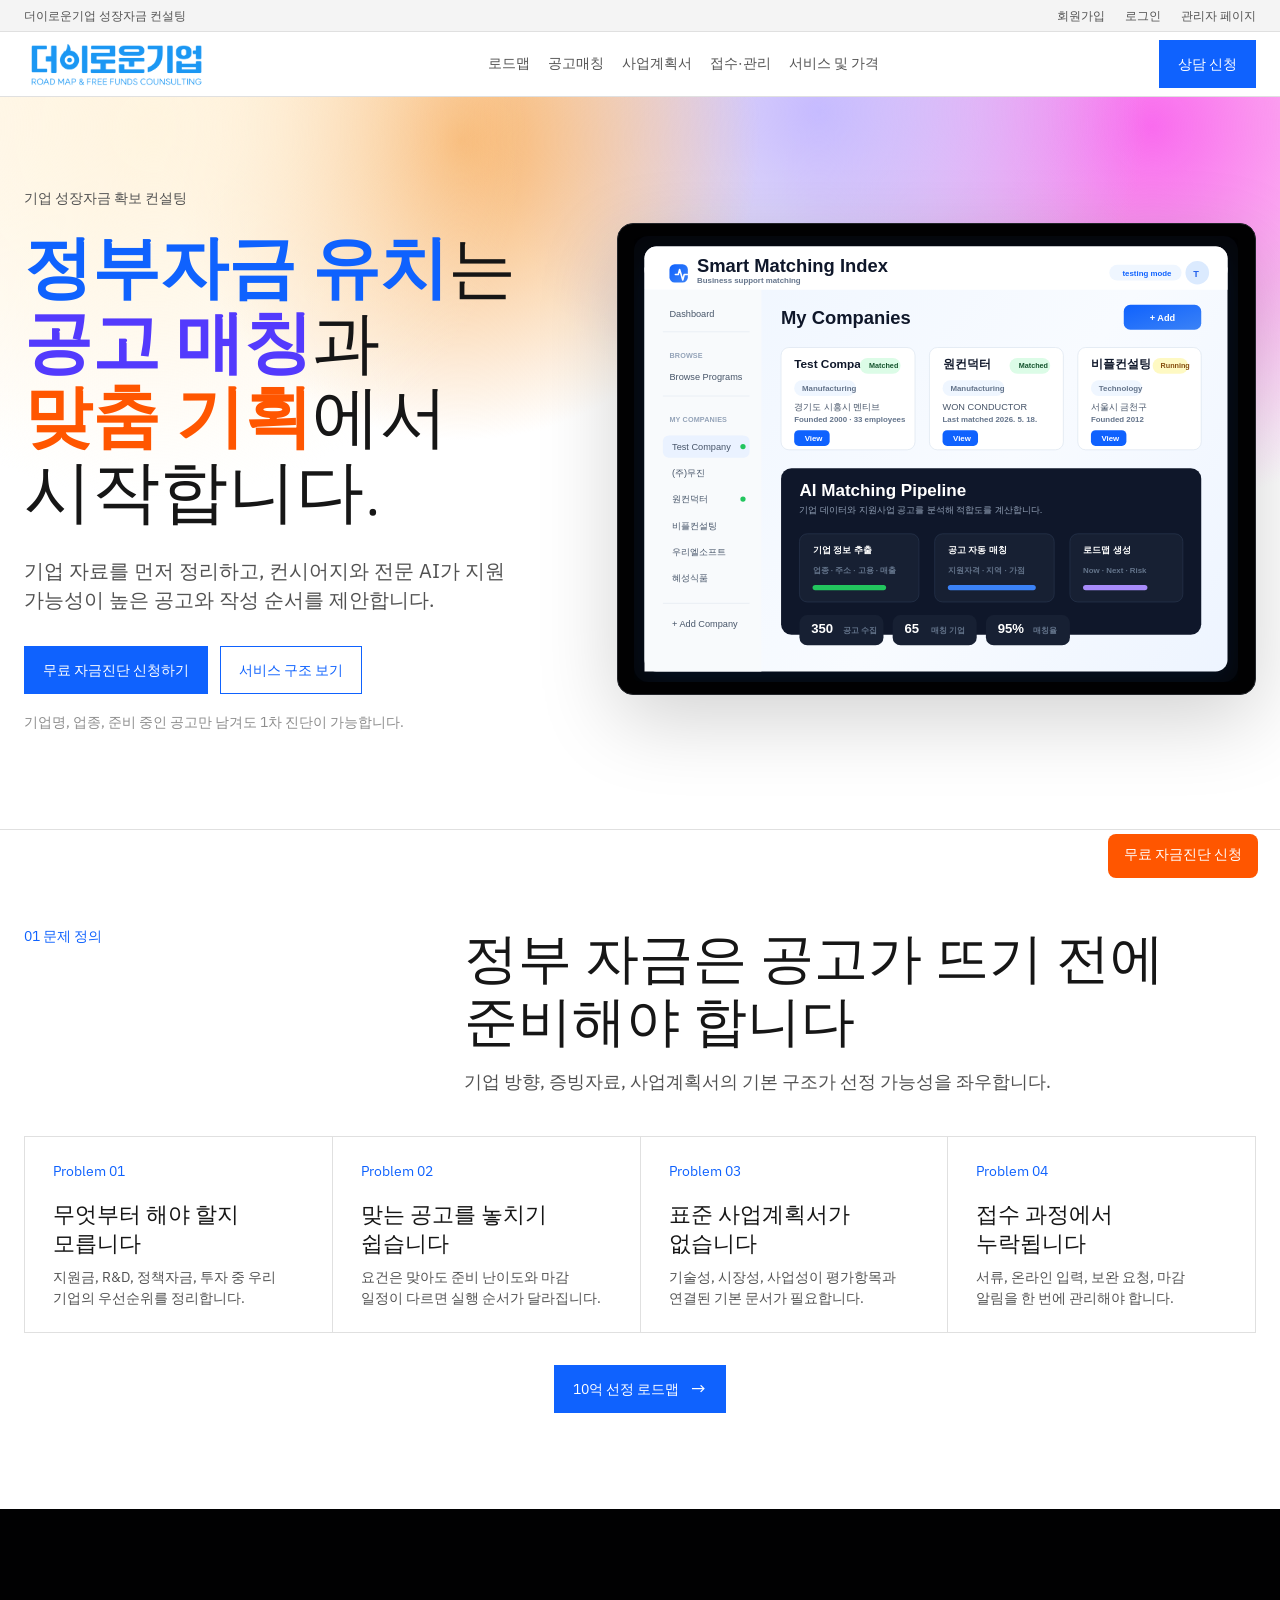
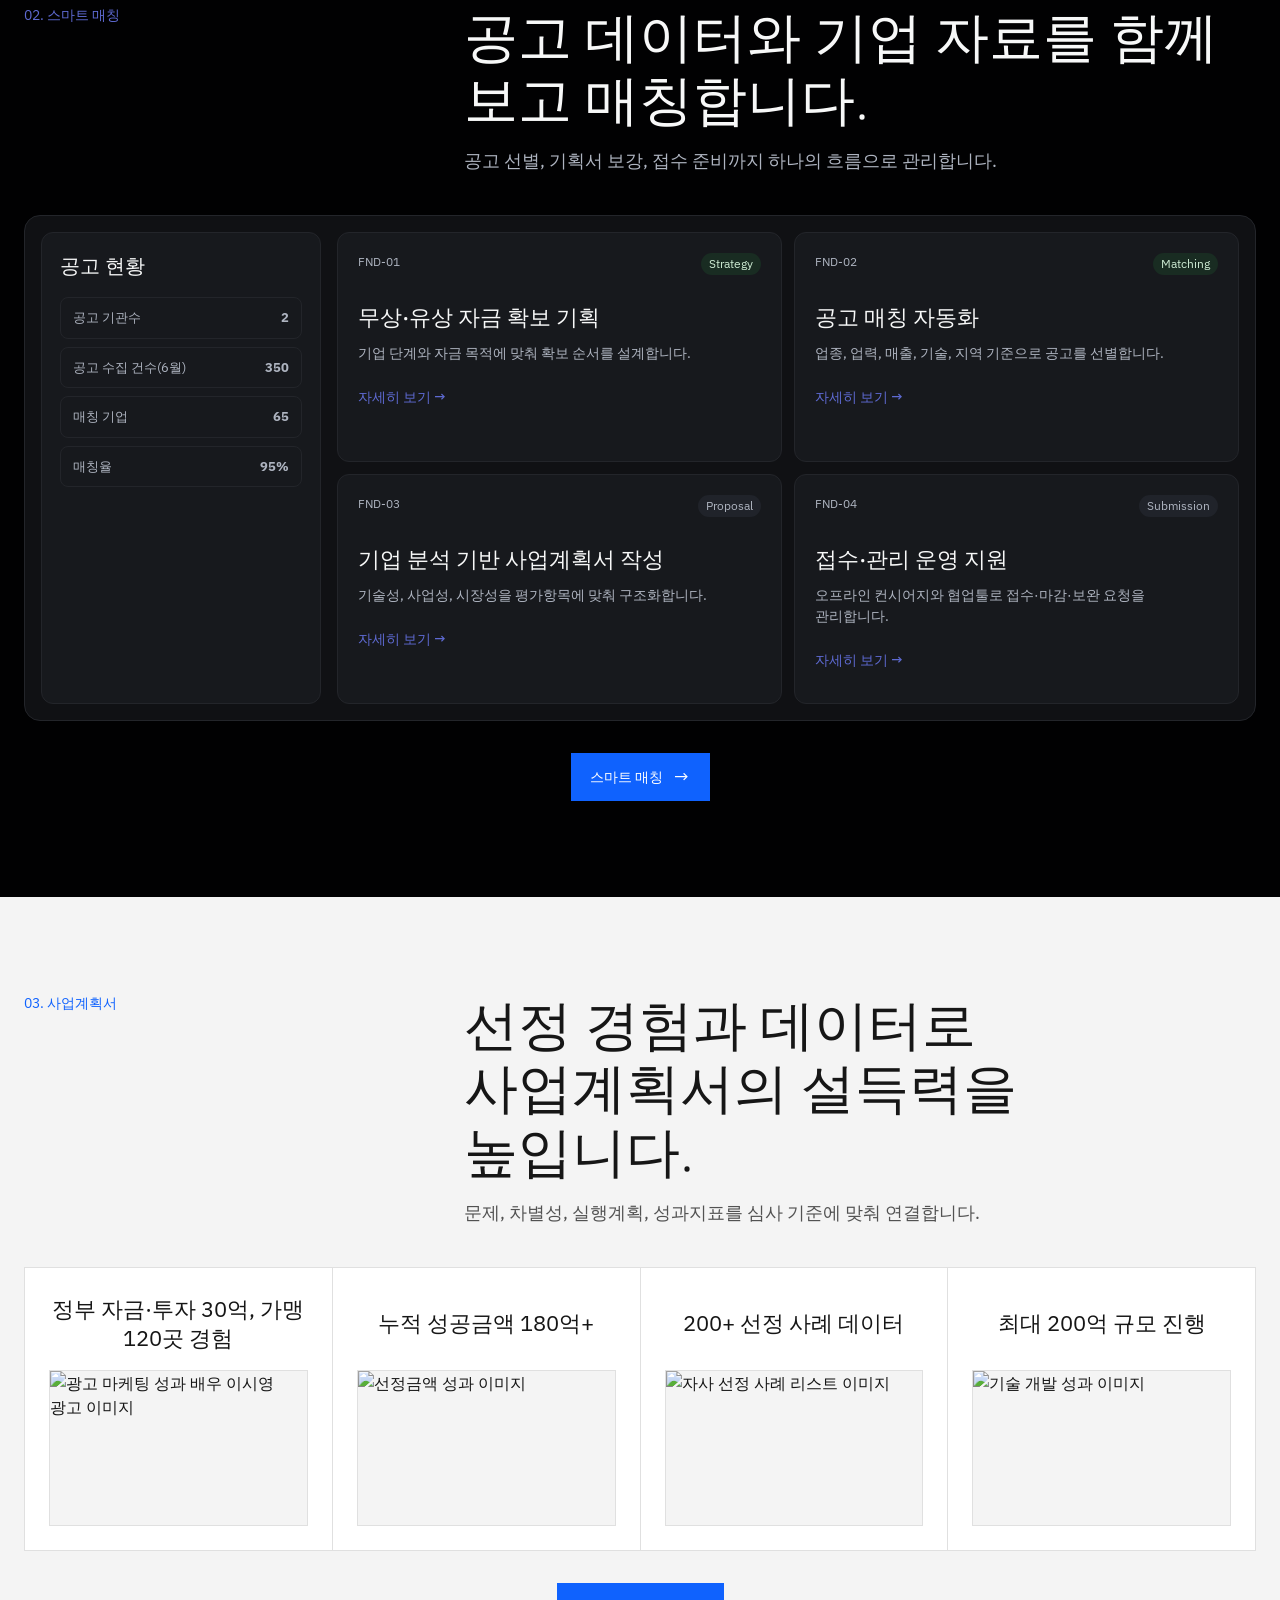
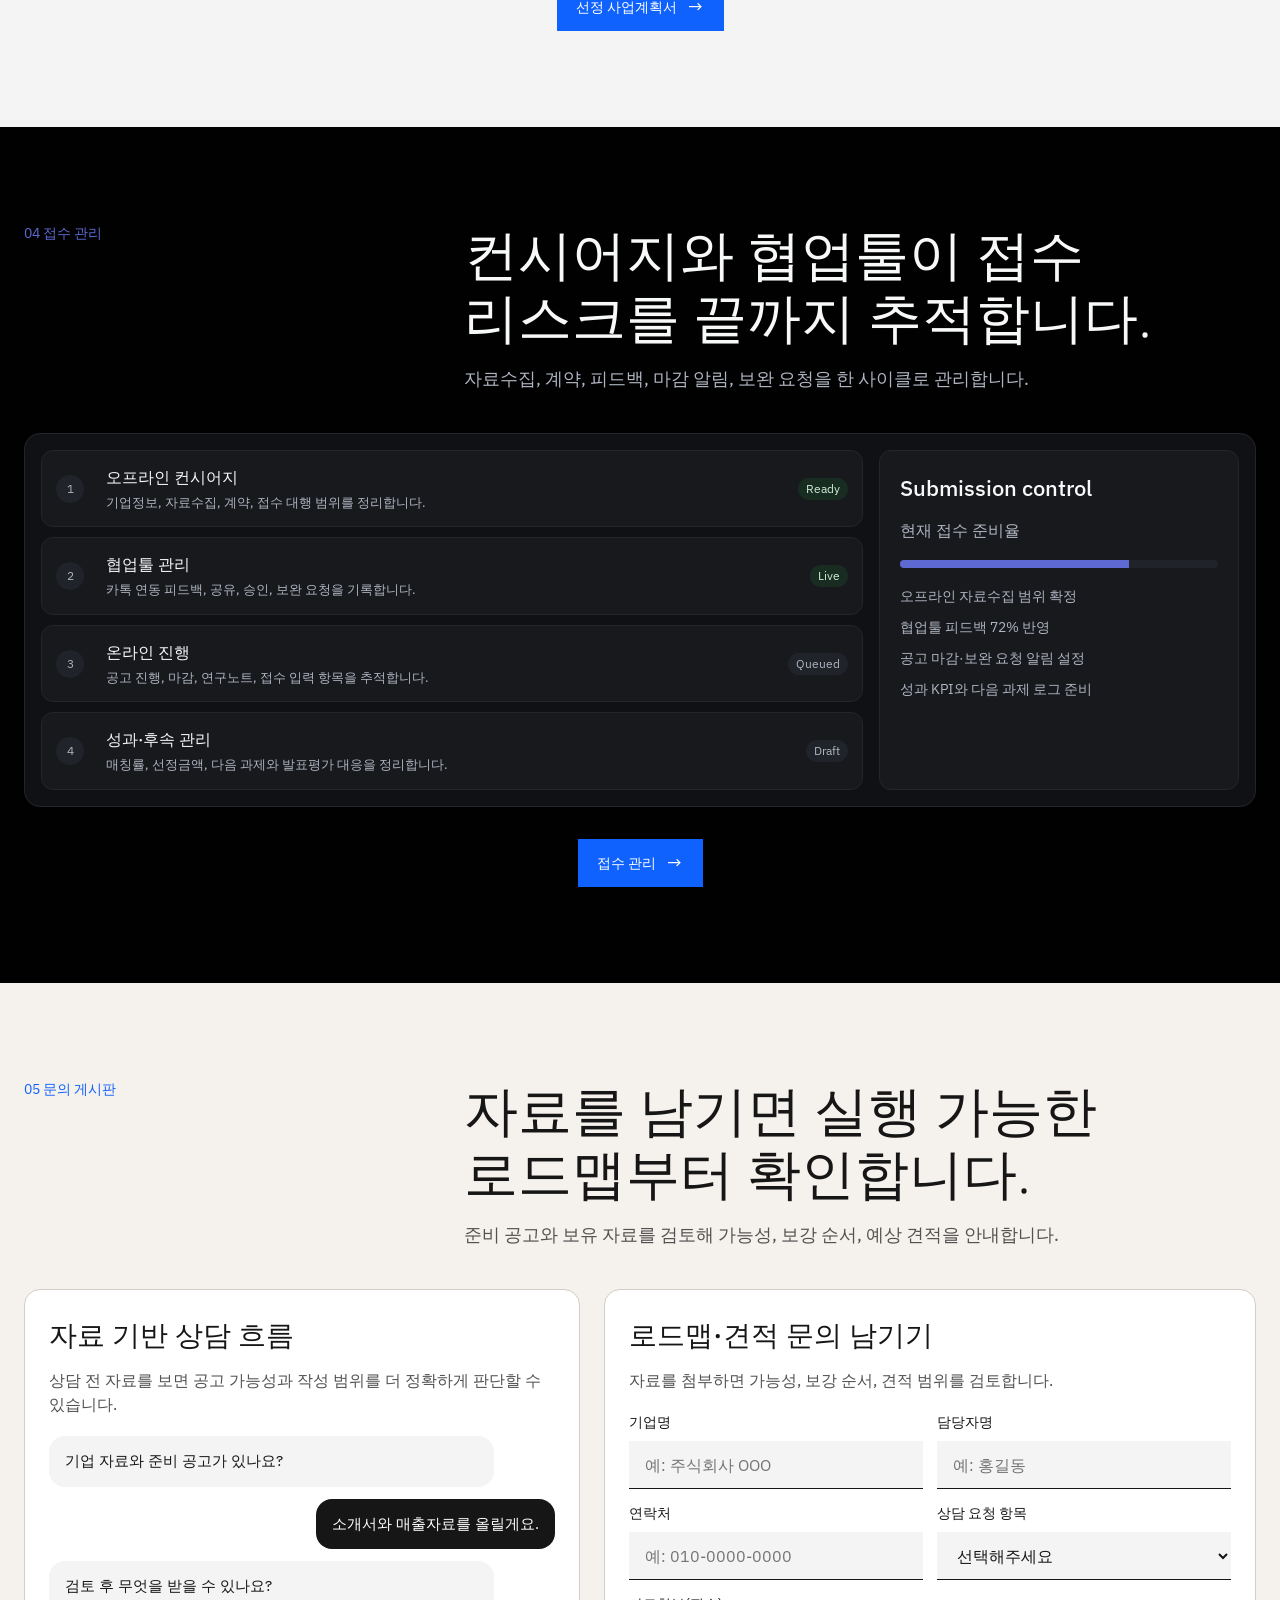
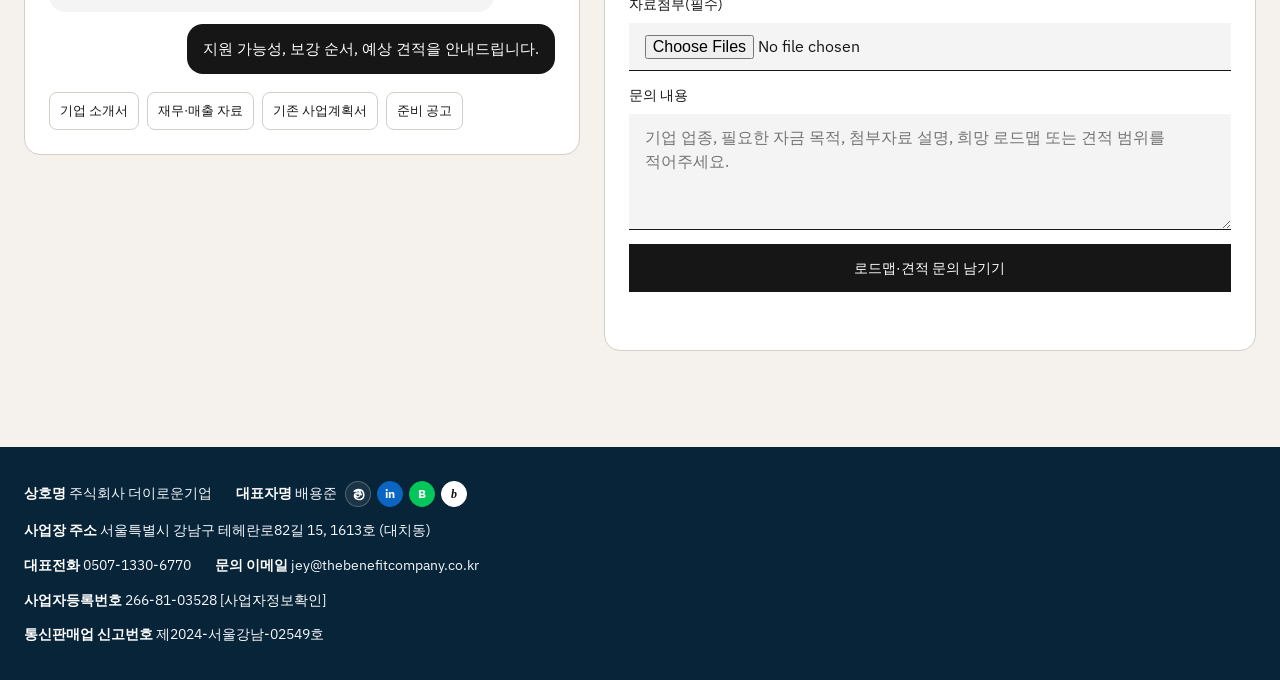
==== commit b27bdf49: "Fix PWA admin routing and add company profile input" ====
--- a/index.html
+++ b/index.html
@@ -27,7 +27,7 @@
 </head>
 <body>
   <p><a href="./funding-strategy-lab.html">더이로운기업 성장자금 컨설팅 페이지로 이동합니다.</a></p>
-  <script src="./assets/pwa-register.js"></script>
+  <script src="./assets/pwa-register.js?v=7"></script>
   <script src="./assets/disable-mobile-zoom.js"></script>
 </body>
 </html>
